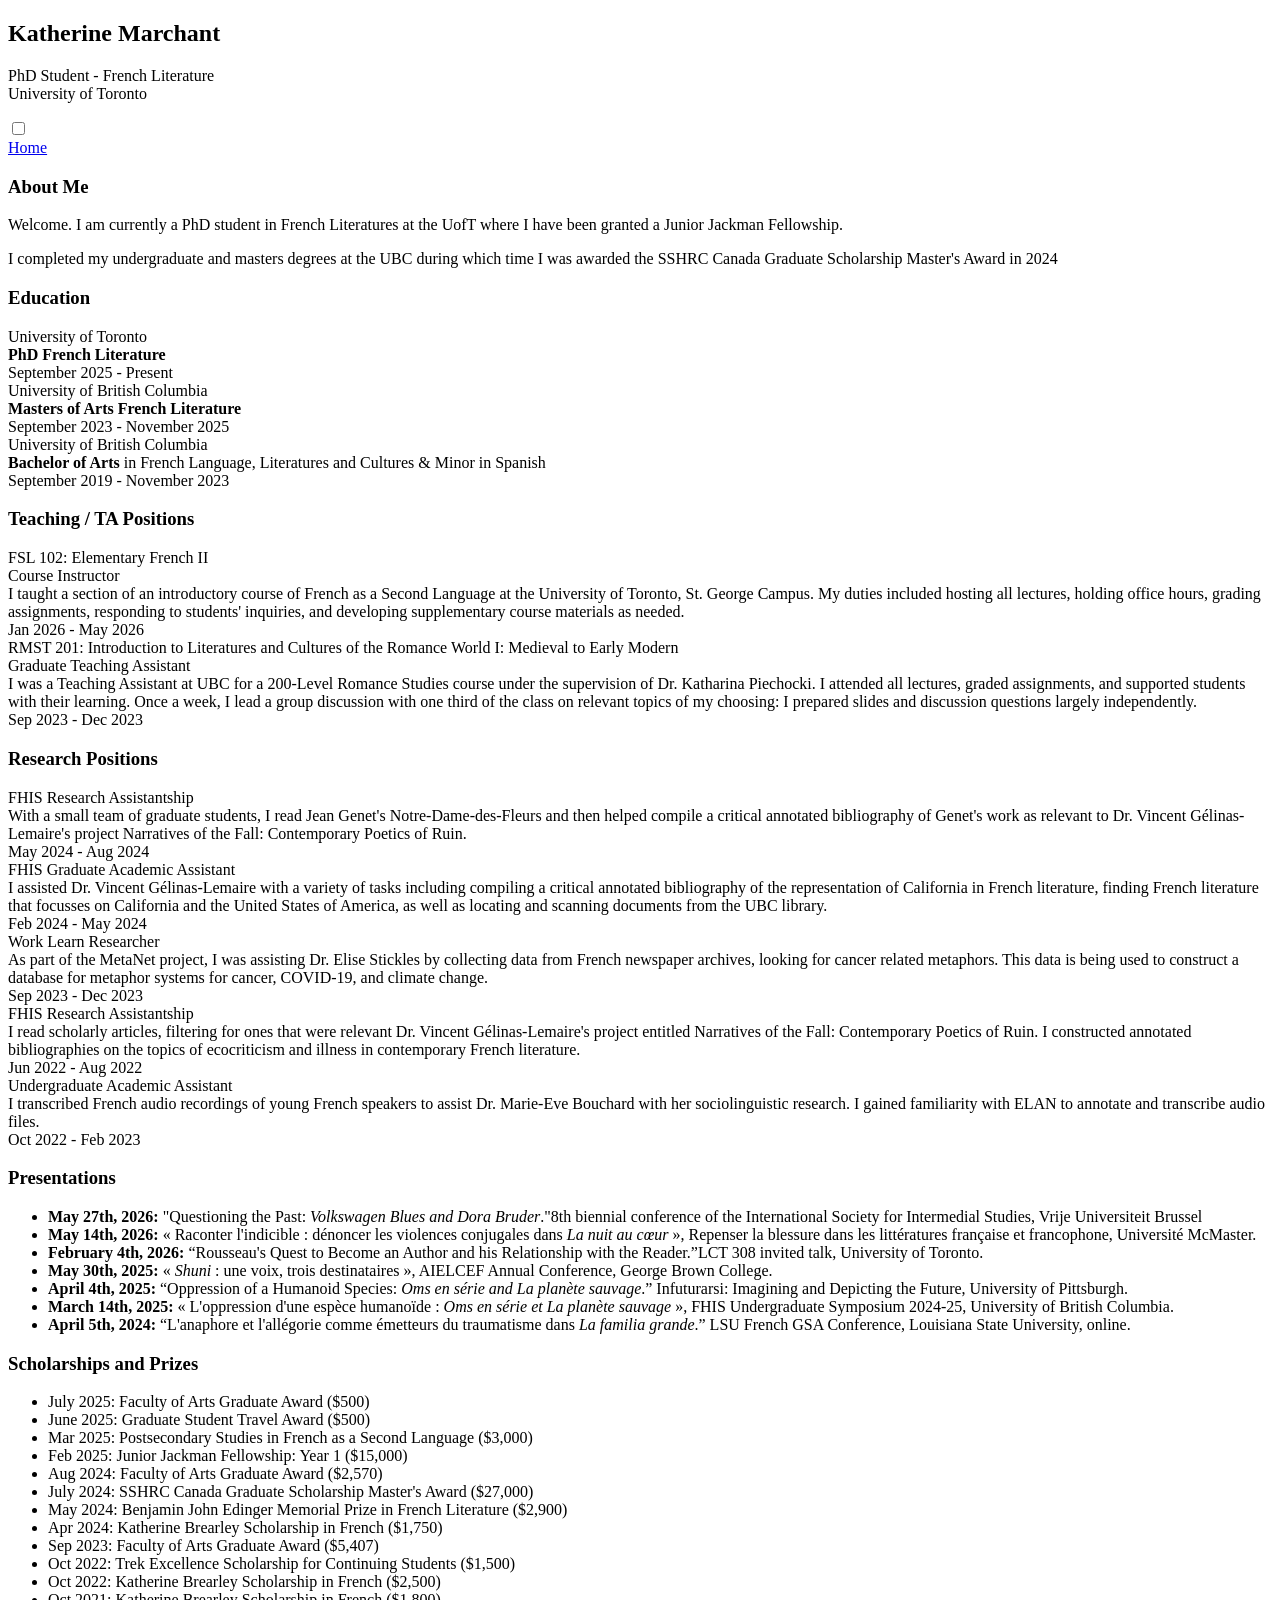
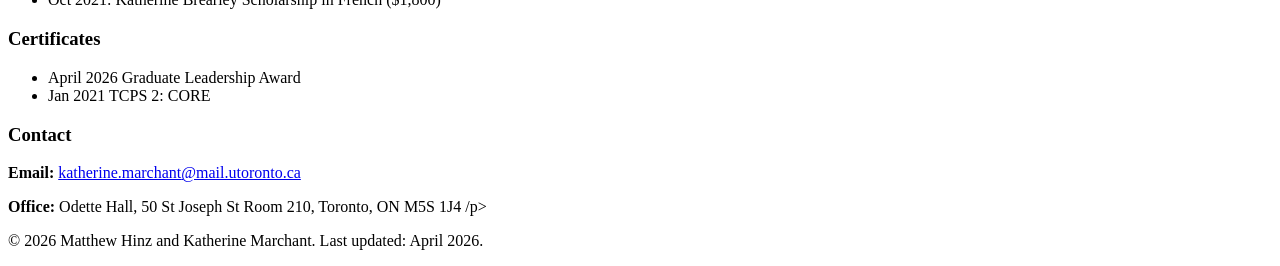
==== en/index.html @ 3eff2ca7 "Rebase and French" ====
<!DOCTYPE html>
<html lang="en">
<head>
	<meta charset="UTF-8">
	<meta name="viewport" content="width=device-width, initial-scale=1.0">
	<title>Home | Katherine Marchant</title>

	<link rel="stylesheet" href="CSS/style.css">

	<link href="https://fonts.googleapis.com/css2?family=IBM+Plex+Sans:wght@400;500;600&display=swap" rel="stylesheet">
</head>
<body>
	<div class="container">
		<aside class="sidebar">
			<header class="sidebar-header">
				<div class="header-text">
					<h1>Katherine Marchant</h1>
					<p class="affiliation">PhD Student - French Literature<br>University of Toronto</p>
				</div>
				<label class="theme-switch">
					<input type="checkbox" id="theme-toggle">
					<span class="slider"></span>
				</label>
			</header>
			<nav>
				<a href="index.html">Home</a>
				<!-- <a href="papers.html">Papers</a> -->
			</nav>
		</aside>

		<main class="main-content">
			<section id="text-section">
				<h3>About Me</h3>
				<p>Welcome. I am currently a PhD student in French Literatures at the UofT where I have been granted a Junior Jackman Fellowship.</p>
				<p>I completed my undergraduate and masters degrees at the UBC during which time I was awarded the SSHRC Canada Graduate Scholarship Master's Award in 2024</p>
			</section>

			<section id="degrees">
				<h3>Education</h3>
				
				<div class="sub-box-section">
					<div class="title">University of Toronto</div>
					<div class="sub-title"><strong>PhD French Literature</strong></div>
					<div class="venue">September 2025 - Present</div>
				</div>

				<div class="sub-box-section">
					<div class="title">University of British Columbia</div>
					<div class="sub-title"><strong>Masters of Arts French Literature</strong></div>
					<div class="venue">September 2023 - November 2025</div>
				</div>
				
				<div class="sub-box-section">
					<div class="title">University of British Columbia</div>
					<div class="sub-title"><strong>Bachelor of Arts</strong> in French Language, Literatures and Cultures & Minor in Spanish </div>
					<div class="venue">September 2019 - November 2023</div>
				</div>
			</section>



			<section id="teaching">
				<h3>Teaching / TA Positions</h3>

				<div class="sub-box-section">
					<div class="title">FSL 102: Elementary French II</div>
					<div class="sub-title">Course Instructor</div>
					<div class="description">I taught a section of an introductory course of French as a Second Language at the University of Toronto, St. George Campus. My duties included hosting all lectures, holding office hours, grading assignments, responding to students' inquiries, and developing supplementary course materials as needed.</div>
					<div class="venue">Jan 2026 - May 2026</div>
				</div>

				<div class="sub-box-section">
					<div class="title">RMST 201: Introduction to Literatures and Cultures of the Romance World I: Medieval to Early Modern</div>
					<div class="sub-title">Graduate Teaching Assistant</div>
					<div class="description">I was a Teaching Assistant at UBC for a 200-Level Romance Studies course under the supervision of Dr. Katharina Piechocki. I attended all lectures, graded assignments, and supported students with their learning. Once a week, I lead a group discussion with one third of the class on relevant topics of my choosing: I prepared slides and discussion questions largely independently.</div>
					<div class="venue">Sep 2023 - Dec 2023</div>
				</div>
			</section>



			<section id="research">
				<h3>Research Positions</h3>
				
				<div class="sub-box-section">
					<div class="sub-title">FHIS Research Assistantship</div>
					<div class="description">With a small team of graduate students, I read Jean Genet's Notre-Dame-des-Fleurs and then helped compile a critical annotated bibliography of Genet's work as relevant to Dr. Vincent Gélinas-Lemaire's project Narratives of the Fall: Contemporary Poetics of Ruin.</div>
					<div class="venue">May 2024 - Aug 2024</div>
				</div>
				
				<div class="sub-box-section">
					<div class="sub-title">FHIS Graduate Academic Assistant </div>
					<div class="description">I assisted Dr. Vincent Gélinas-Lemaire with a variety of tasks including compiling a critical annotated bibliography of the representation of California in French literature, finding French literature that focusses on California and the United States of America, as well as locating and scanning documents from the UBC library.</div>
					<div class="venue">Feb 2024 - May 2024 </div>
				</div>
				
				<div class="sub-box-section">
					<div class="sub-title">Work Learn Researcher</div>
					<div class="description">As part of the MetaNet project, I was assisting Dr. Elise Stickles by collecting data from French newspaper archives, looking for cancer related metaphors. This data is being used to construct a database for metaphor systems for cancer, COVID-19, and climate change.</div>
					<div class="venue">Sep 2023 - Dec 2023</div>
				</div>
				
				<div class="sub-box-section">
					<div class="sub-title">FHIS Research Assistantship</div>
					<div class="description">I read scholarly articles, filtering for ones that were relevant Dr. Vincent Gélinas-Lemaire's project entitled Narratives of the Fall: Contemporary Poetics of Ruin. I constructed annotated bibliographies on the topics of ecocriticism and illness in contemporary French literature.</div>
					<div class="venue">Jun 2022 - Aug 2022</div>
				</div>
				
				<div class="sub-box-section">
					<div class="sub-title">Undergraduate Academic Assistant </div>
					<div class="description">I transcribed French audio recordings of young French speakers to assist Dr. Marie-Eve Bouchard with her sociolinguistic research. I gained familiarity with ELAN to annotate and transcribe audio files. </div>
					<div class="venue">Oct 2022 - Feb 2023 </div>
				</div>
			</section>



			<section id="point-list">
				<h3>Presentations</h3>

				<ul>
					<li>
						<strong>May 27th, 2026: </strong>"Questioning the Past: <i>Volkswagen Blues and Dora Bruder</i>."8th biennial conference of the International Society for Intermedial Studies, Vrije Universiteit Brussel
					</li>

					<li>
						<strong>May 14th, 2026: </strong>« Raconter l'indicible : dénoncer les violences conjugales dans <i>La nuit au cœur</i> », Repenser la blessure dans les littératures française et francophone, Université McMaster.
					</li>
					
					<li>
						<strong>February 4th, 2026: </strong>“Rousseau's Quest to Become an Author and his Relationship with the Reader.”LCT 308 invited talk, University of Toronto.  
					</li>
					
					<li>
						<strong>May 30th, 2025: </strong>« <i>Shuni</i> : une voix, trois destinataires », AIELCEF Annual Conference, George Brown College.
					</li>

					<li>
						<strong>April 4th, 2025: </strong>
						“Oppression of a Humanoid Species: <i>Oms en série and La planète sauvage</i>.”
						Infuturarsi: Imagining and Depicting the Future, University of Pittsburgh. 
					</li>

					<li>
						<strong>March 14th, 2025: </strong>« L'oppression d'une espèce humanoïde : <i>Oms en série et La planète sauvage</i> », FHIS Undergraduate Symposium 2024-25, University of British Columbia.
					</li>

					<li>
						<strong>April 5th, 2024: </strong>“L'anaphore et l'allégorie comme émetteurs du traumatisme dans <i>La familia grande</i>.” LSU French GSA Conference, Louisiana State University, online.
					</li>
				</ul>
			</section>



			<section id="point-list">
				<h3>Scholarships and Prizes</h3>
				
				<ul>
					<li>July 2025: Faculty of Arts Graduate Award ($500)</li>
					<li>June 2025: Graduate Student Travel Award ($500)</li>
					<li>Mar 2025: Postsecondary Studies in French as a Second Language ($3,000) </li>
					<li>Feb 2025: Junior Jackman Fellowship: Year 1 ($15,000)</li>
					<li>Aug 2024: Faculty of Arts Graduate Award ($2,570)</li>
					<li>July 2024: SSHRC Canada Graduate Scholarship Master's Award ($27,000)</li>
					<li>May 2024: Benjamin John Edinger Memorial Prize in French Literature ($2,900)</li>
					<li>Apr 2024: Katherine Brearley Scholarship in French ($1,750)</li>
					<li>Sep 2023: Faculty of Arts Graduate Award ($5,407)</li>
					<li>Oct 2022: Trek Excellence Scholarship for Continuing Students ($1,500)</li>
					<li>Oct 2022: Katherine Brearley Scholarship in French ($2,500)</li>
					<li>Oct 2021: Katherine Brearley Scholarship in French ($1,800)</li>
				</ul>
			</section>



			<section id="point-list">
				<h3>Certificates</h3>
				
				<ul>
					<li>April 2026 Graduate Leadership Award</li>
					<li>Jan 2021 TCPS 2: CORE</li>
				</ul>
			</section>


			<!-- <section id="small-box-section">
				<h3>Research Interests</h3>
				<ul>
					<li></li>
					<li></li>
				</ul>
			</section> -->

			

			<!-- <section id="publications">
				<h3>Publications</h3>
				
				<div class="sub-box-section">
					<div class="title">Your First Paper Title</div>
					<div class="authors"><strong>Your Name</strong>, Co-Author, Another Author</div>
					<div class="venue">Conference / Journal Name, 2024</div>
				</div>

				<div class="sub-box-section">
					<div class="title">Your Second Paper Title</div>
					<div class="authors">Co-Author, <strong>Your Name</strong>, Another Author</div>
					<div class="venue">Conference / Journal Name, 2023</div>
				</div>
			</section> -->

			<!-- <section id="two-column-section">
				<h3>Teaching Assistant Positions</h3>
				<ul>
					<li><strong>PHIL <wbr>145</strong><span>Introduction to Critical Thinking<br><i>(Spring 2026)</span></i></li>
					<li><strong>PHIL <wbr>228</strong><span>Ethics and AI<br><i>(Fall 2025)</i></span></li>
				</ul>
			</section>

			<section id="point-list">
				<h3>News</h3>
				<ul>
					<li><strong>Sept 2025:</strong> Started a new position at University of Waterloo</li>
				</ul>
			</section> -->

			<section id="emphasis-section">
				<h3>Contact</h3>
				<p><strong>Email: </strong><a href="mailto:katherine.marchant@mail.utoronto.ca">katherine.marchant<wbr>@mail.utoronto.ca</a></p>
				<p><strong>Office:</strong> Odette Hall, 50 St Joseph St Room 210, Toronto, ON M5S 1J4 /p>
			</section>
		</main>

		<footer>
			<p>&copy; 2026 Matthew Hinz and Katherine Marchant. Last updated: April 2026.</p>
		</footer>
	</div>

	<script src="script.js"></script>
</body>
</html>

<!-- 
List of things to change: 
	space for a photo of me in the sidebar
	link to CV
-->
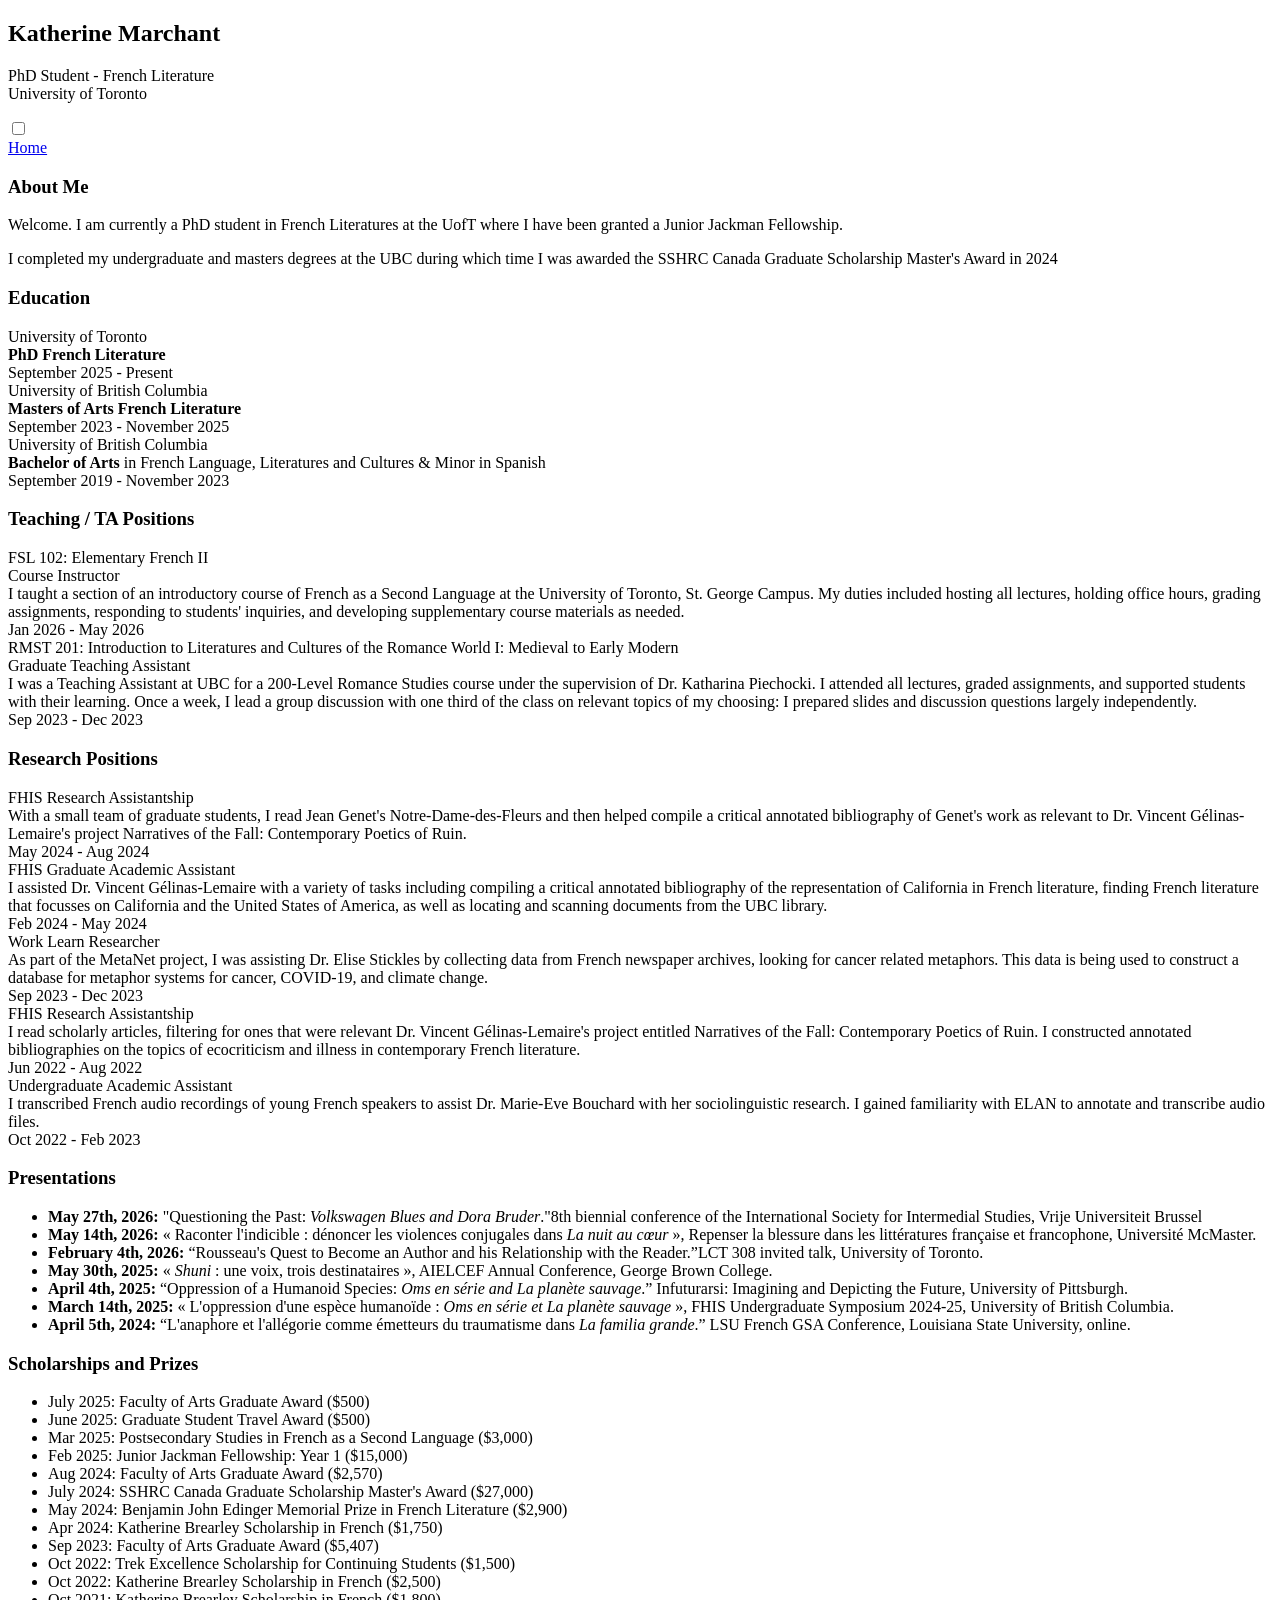
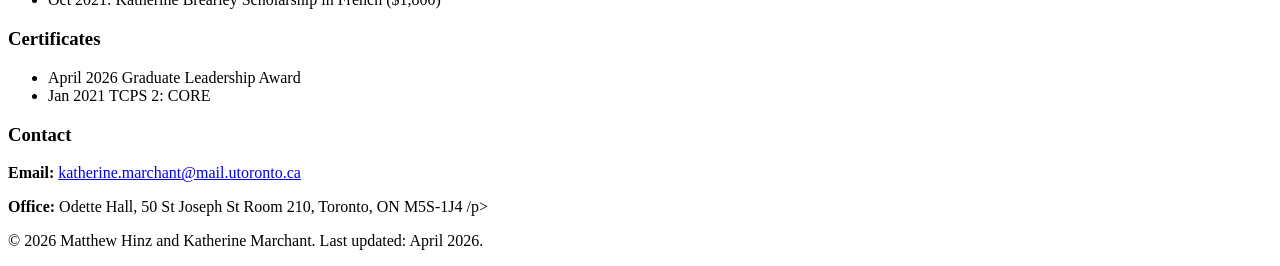
==== commit cb0ac078: "recolour and postal code" ====
--- a/en/index.html
+++ b/en/index.html
@@ -228,7 +228,7 @@
 			<section id="emphasis-section">
 				<h3>Contact</h3>
 				<p><strong>Email: </strong><a href="mailto:katherine.marchant@mail.utoronto.ca">katherine.marchant<wbr>@mail.utoronto.ca</a></p>
-				<p><strong>Office:</strong> Odette Hall, 50 St Joseph St Room 210, Toronto, ON M5S 1J4 /p>
+				<p><strong>Office:</strong> Odette Hall, 50 St Joseph St Room 210, Toronto, ON M5S-1J4 /p>
 			</section>
 		</main>
 
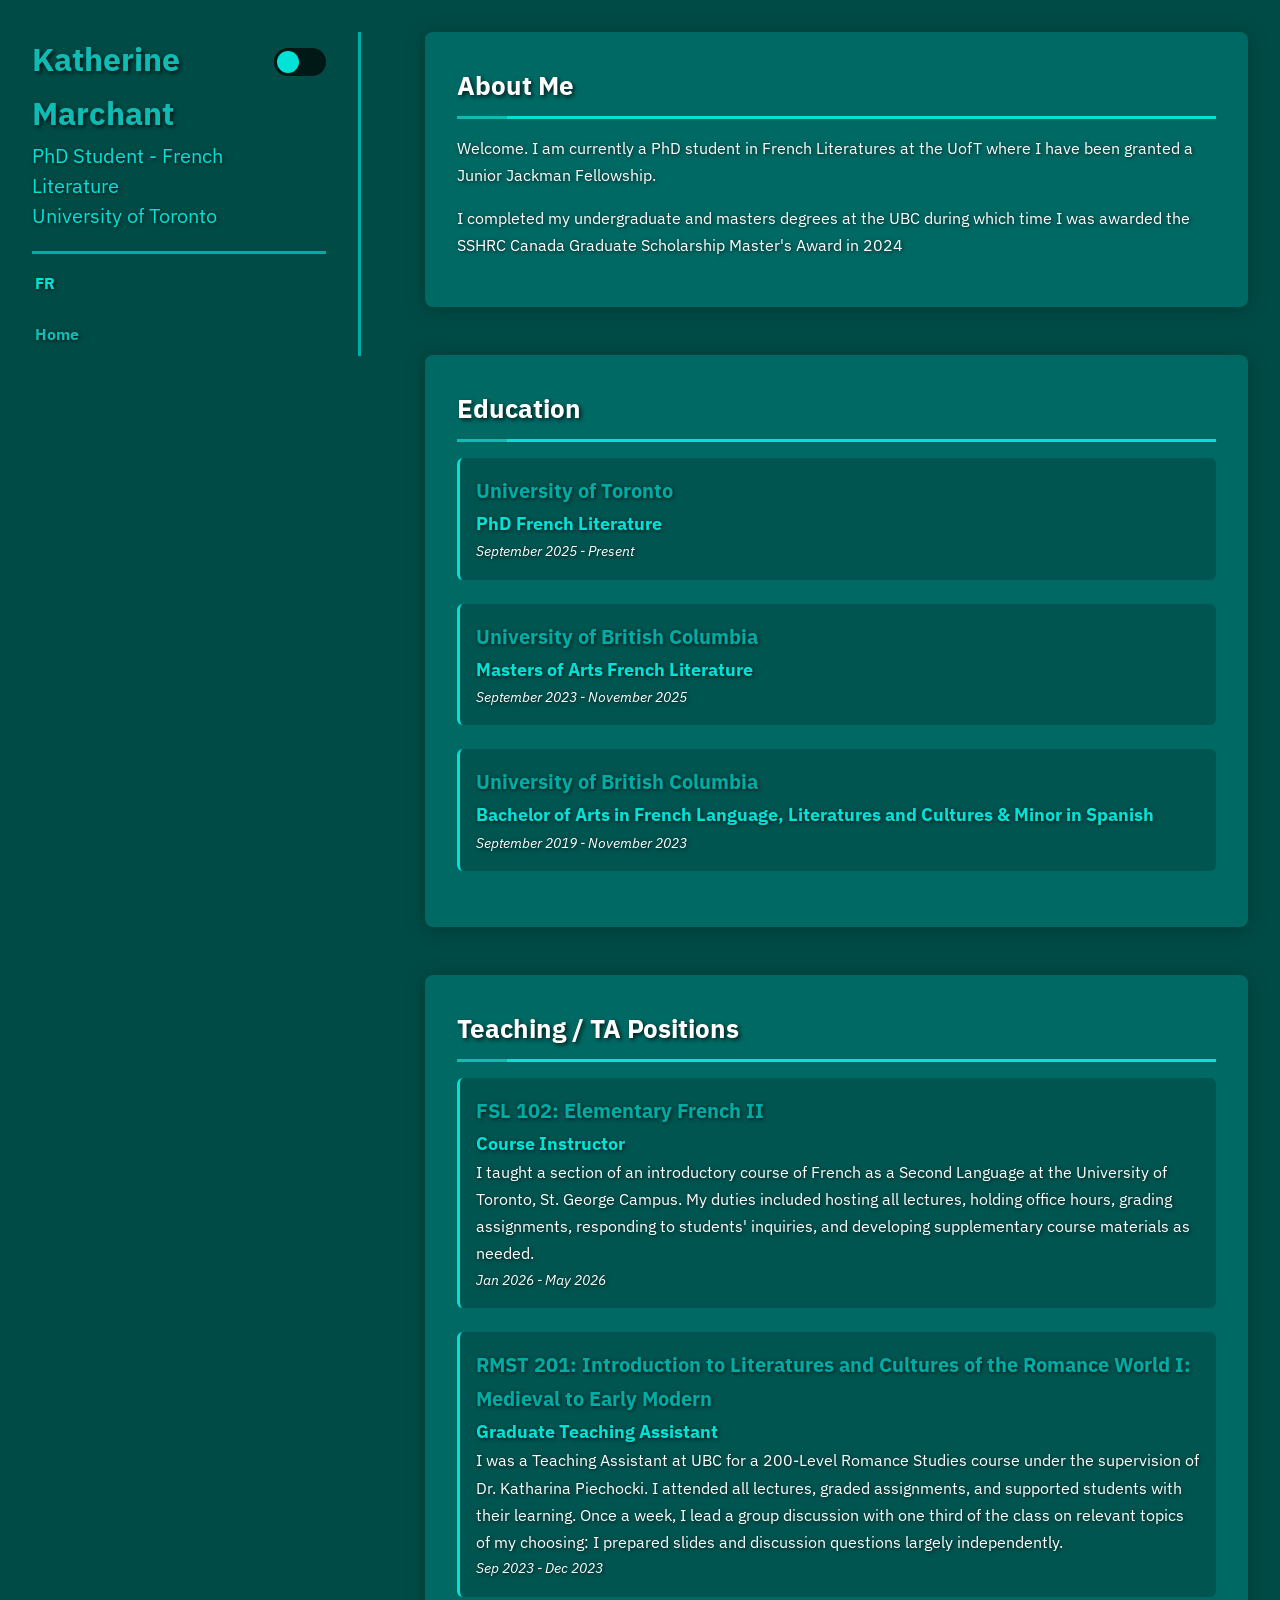
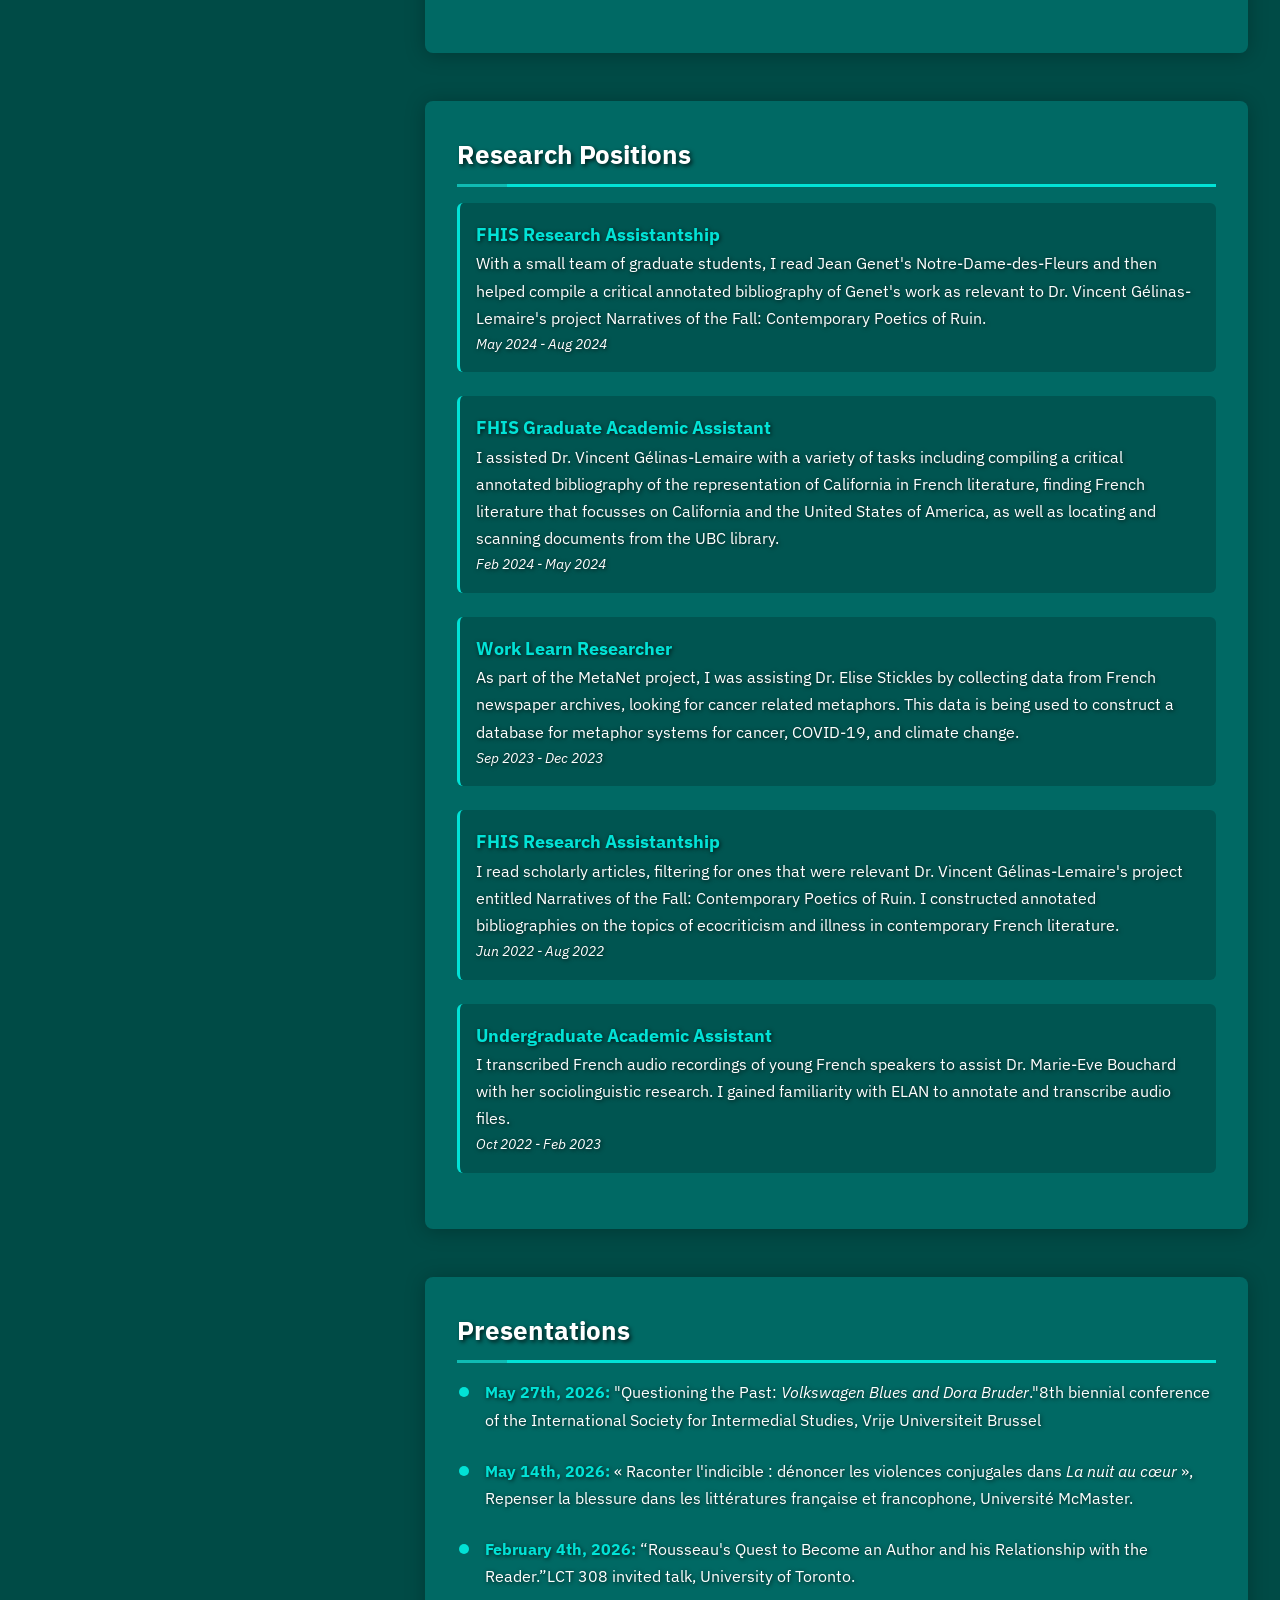
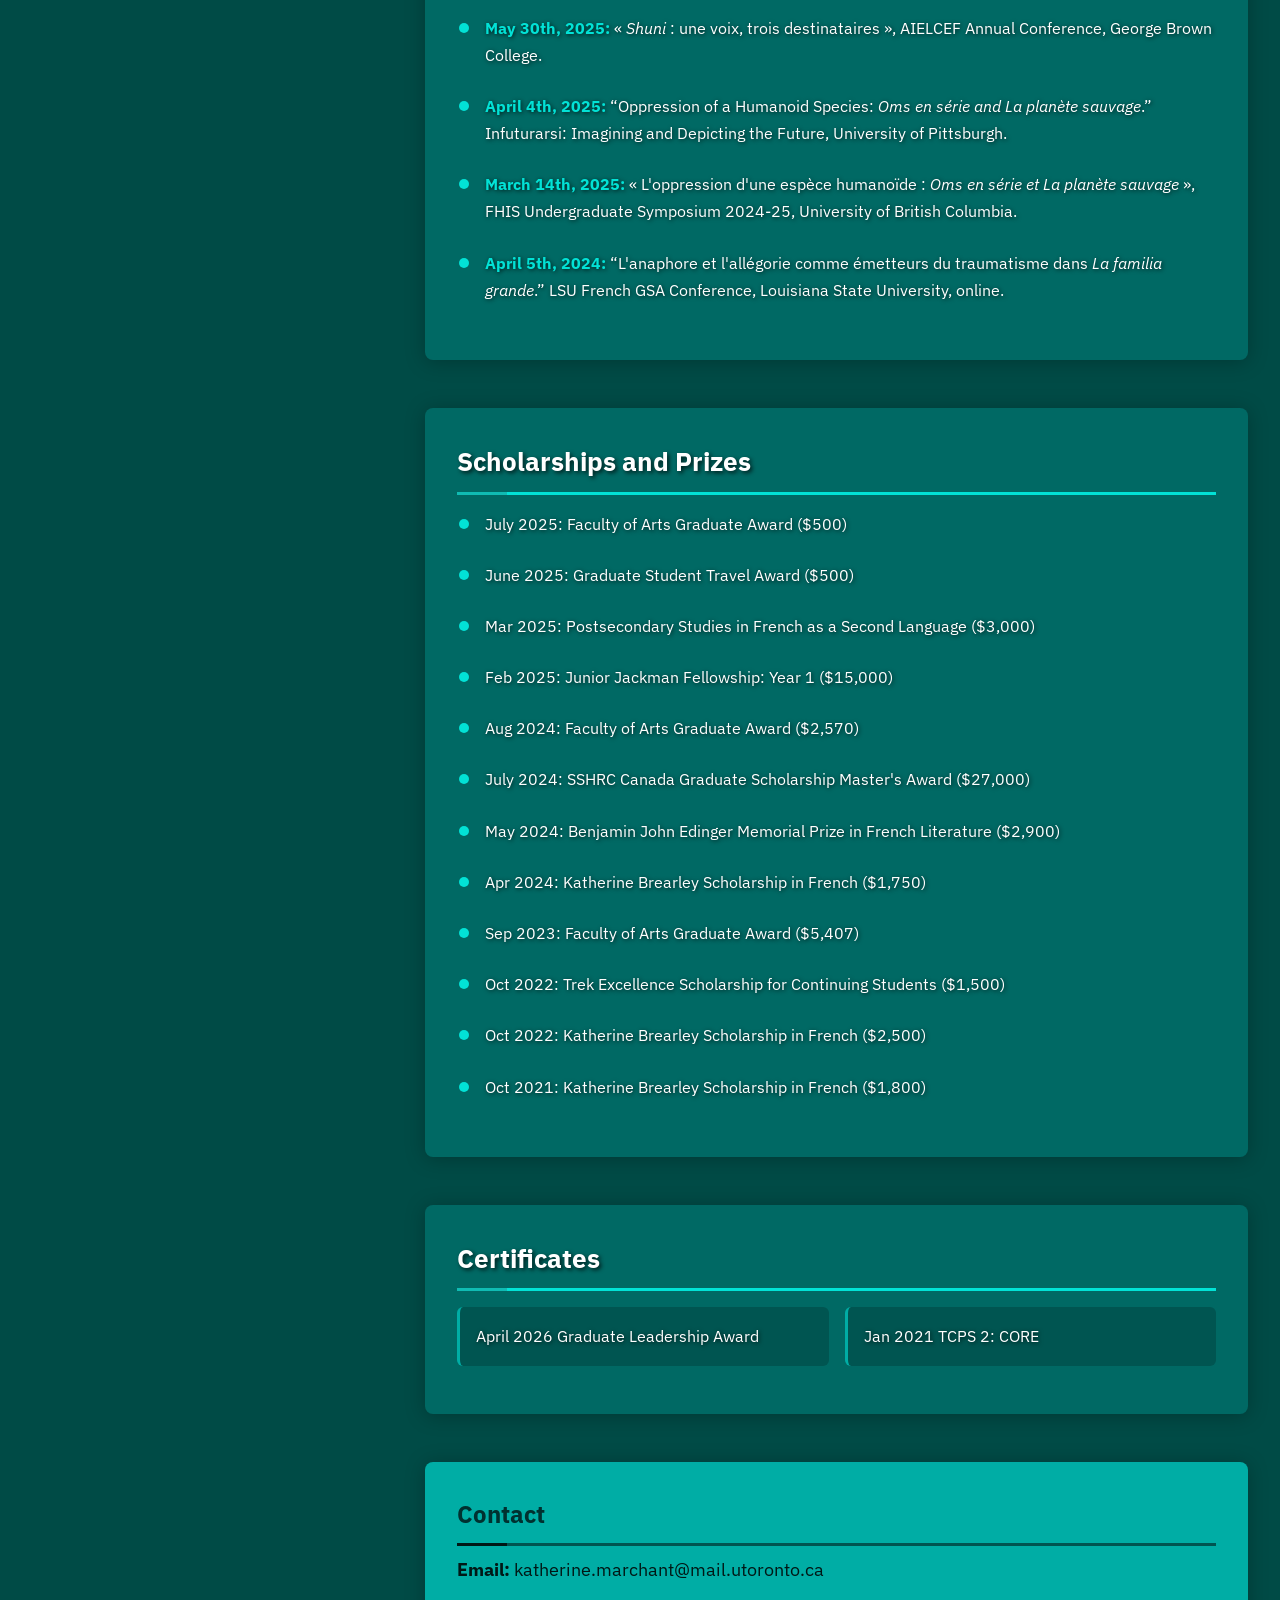
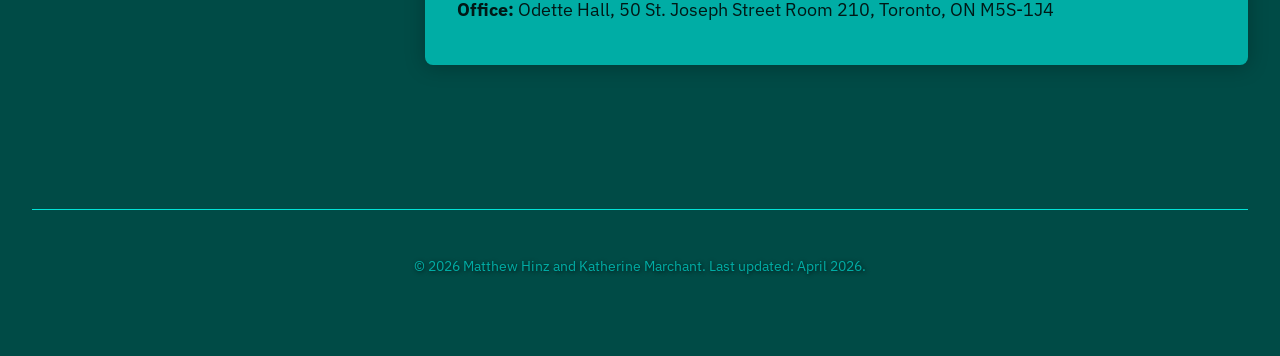
==== commit af56a8fc: "language select" ====
--- a/en/index.html
+++ b/en/index.html
@@ -5,7 +5,7 @@
 	<meta name="viewport" content="width=device-width, initial-scale=1.0">
 	<title>Home | Katherine Marchant</title>
 
-	<link rel="stylesheet" href="CSS/style.css">
+	<link rel="stylesheet" href="../CSS/style.css">
 
 	<link href="https://fonts.googleapis.com/css2?family=IBM+Plex+Sans:wght@400;500;600&display=swap" rel="stylesheet">
 </head>
@@ -23,6 +23,7 @@
 				</label>
 			</header>
 			<nav>
+				<a href="../index.html" lang="fr" hreflang="fr">FR</a>
 				<a href="index.html">Home</a>
 				<!-- <a href="papers.html">Papers</a> -->
 			</nav>
@@ -174,7 +175,7 @@
 
 
 
-			<section id="point-list">
+			<section id="small-box-section">
 				<h3>Certificates</h3>
 				
 				<ul>
@@ -228,7 +229,7 @@
 			<section id="emphasis-section">
 				<h3>Contact</h3>
 				<p><strong>Email: </strong><a href="mailto:katherine.marchant@mail.utoronto.ca">katherine.marchant<wbr>@mail.utoronto.ca</a></p>
-				<p><strong>Office:</strong> Odette Hall, 50 St Joseph St Room 210, Toronto, ON M5S-1J4 /p>
+				<p><strong>Office:</strong> Odette Hall, 50 St. Joseph Street Room 210, Toronto, ON M5S-1J4 </p>
 			</section>
 		</main>
 
@@ -237,7 +238,7 @@
 		</footer>
 	</div>
 
-	<script src="script.js"></script>
+	<script src="../script.js"></script>
 </body>
 </html>
 
--- a/CSS/style.css
+++ b/CSS/style.css
@@ -0,0 +1,5 @@
+﻿/* Aggregated stylesheet imports */
+@import url("base.css");
+@import url("layout.css");
+@import url("sections.css");
+@import url("responsive.css");
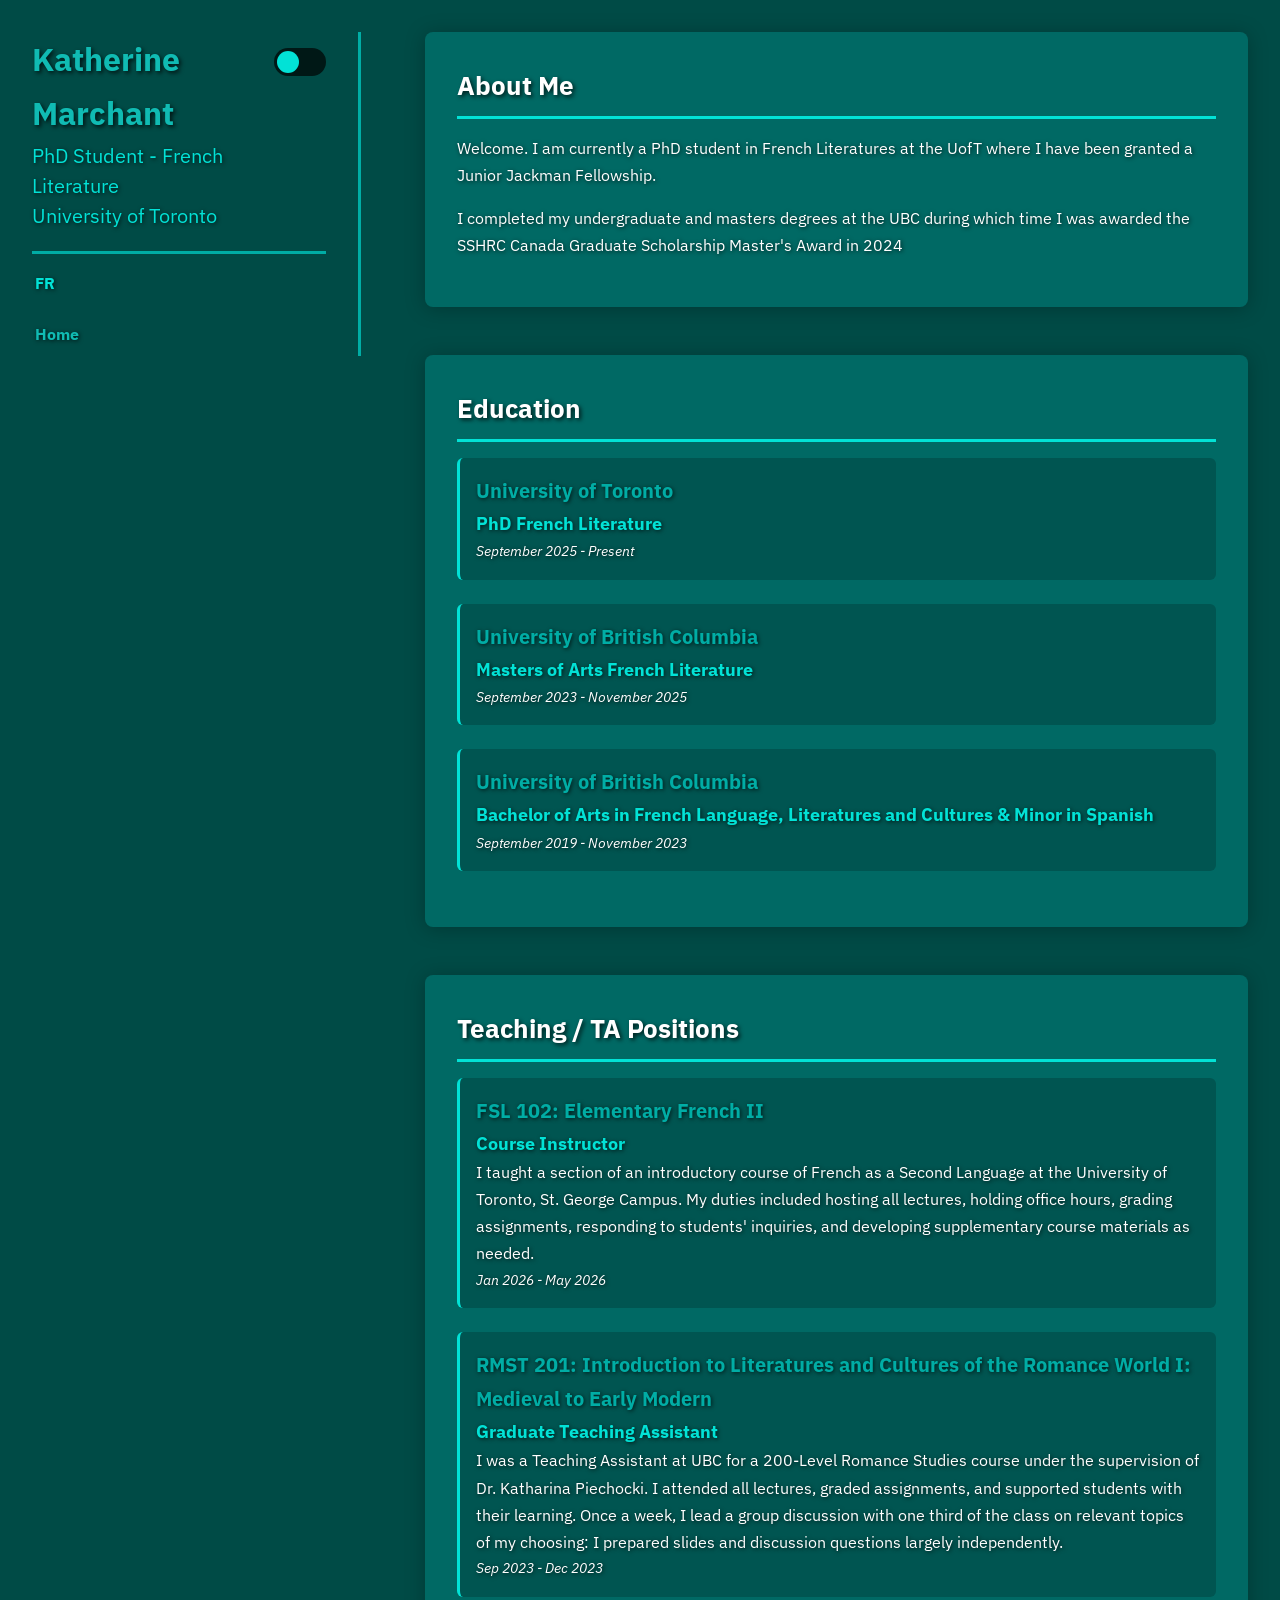
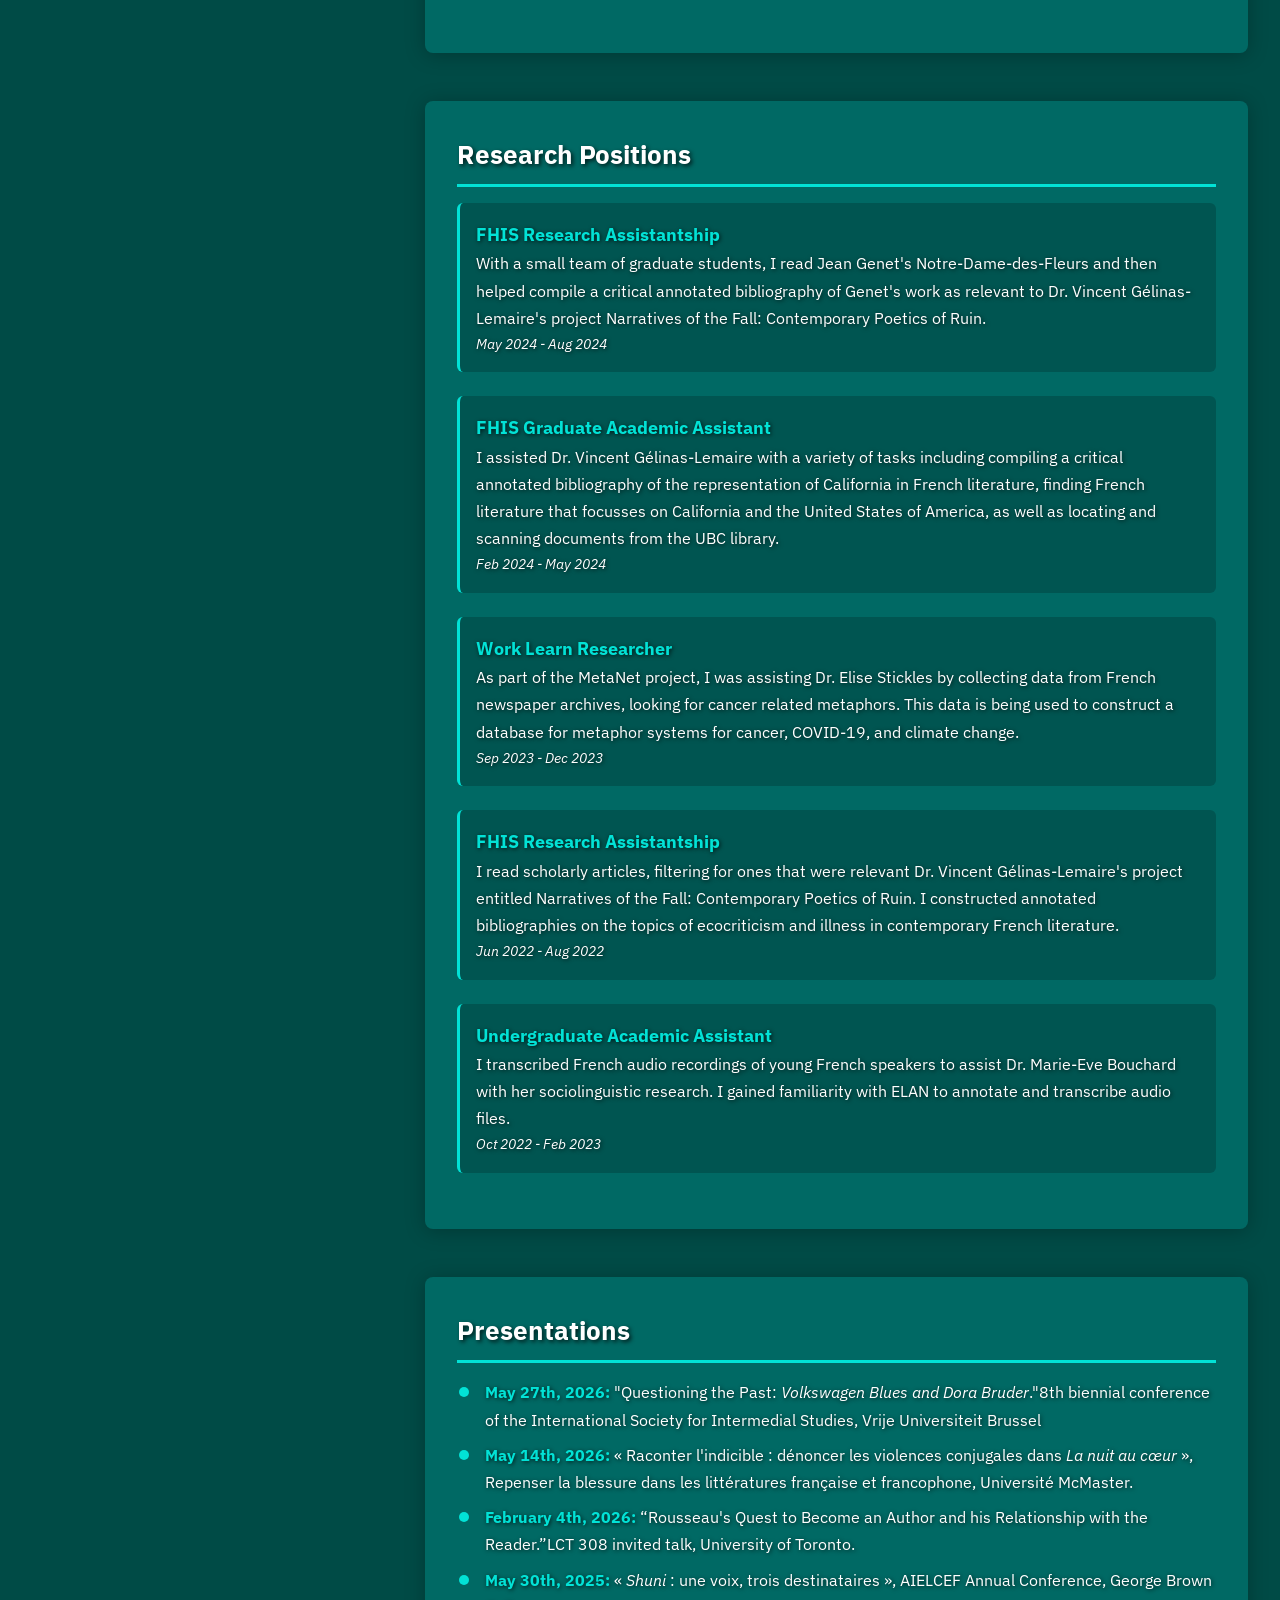
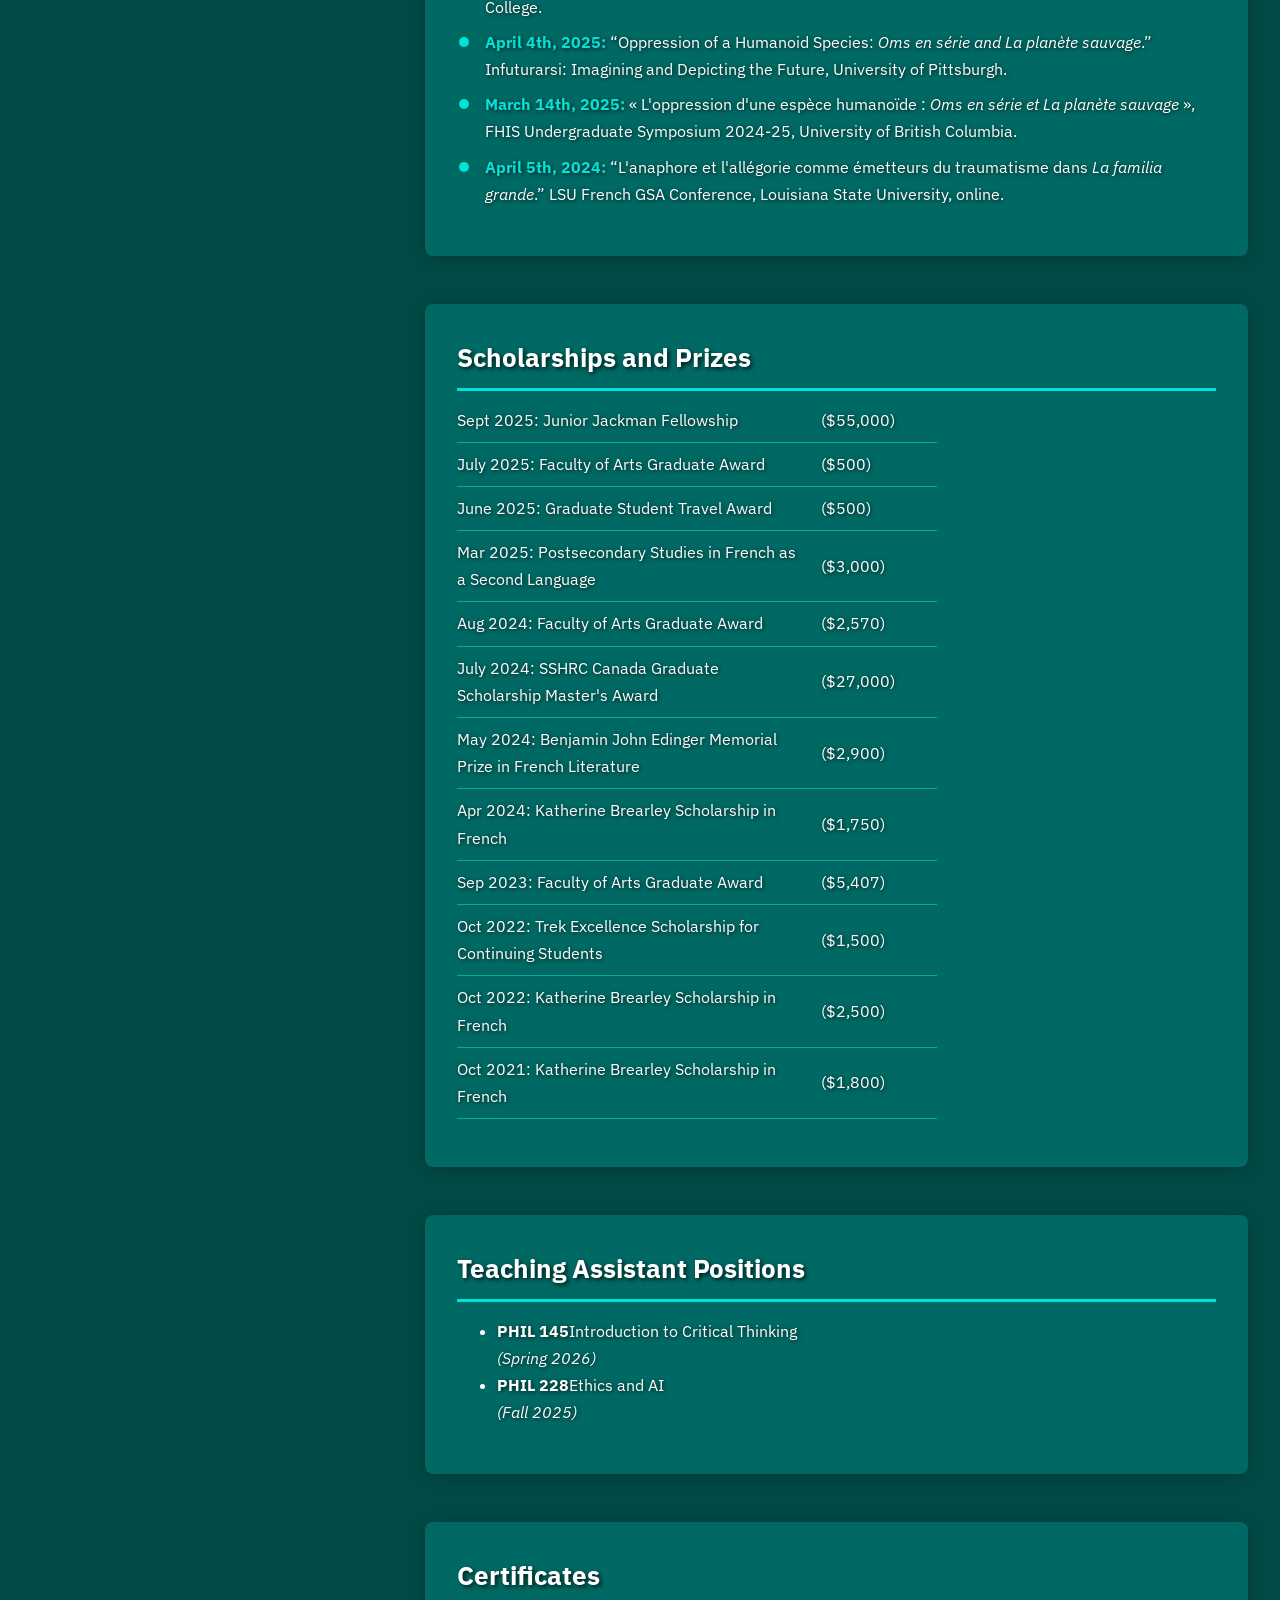
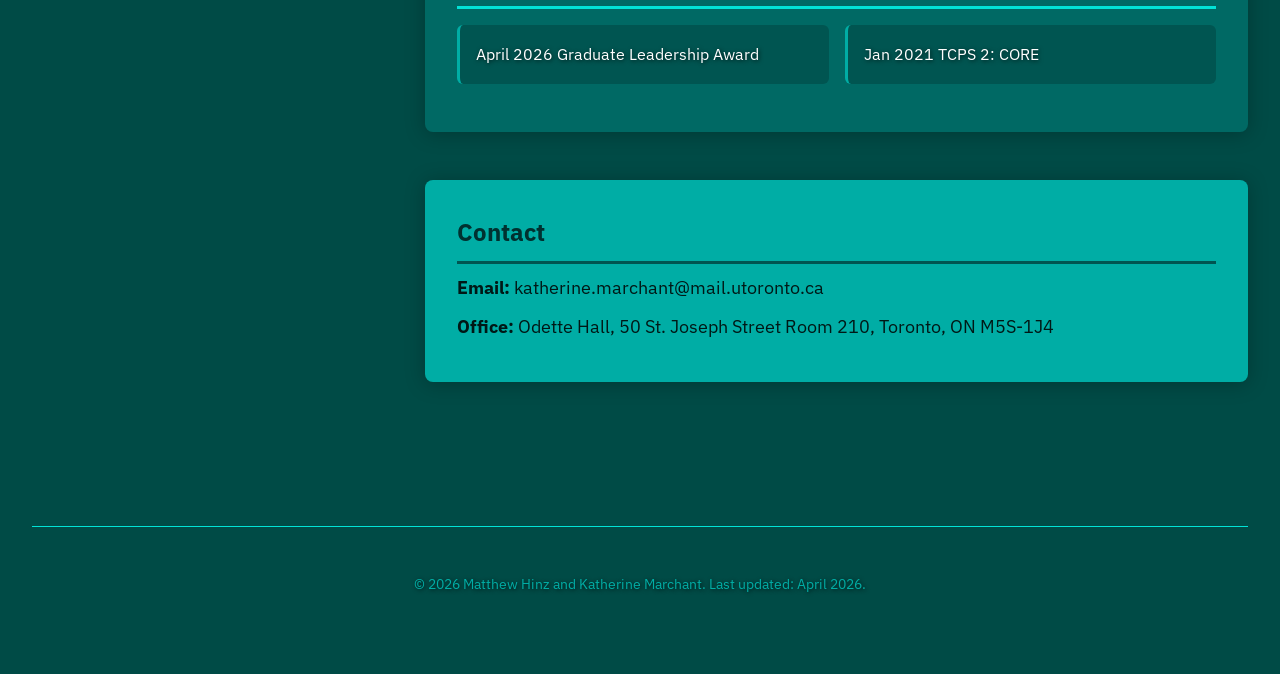
==== commit 3e5f9d7e: "formatting and cleanup" ====
--- a/en/index.html
+++ b/en/index.html
@@ -36,6 +36,8 @@
 				<p>I completed my undergraduate and masters degrees at the UBC during which time I was awarded the SSHRC Canada Graduate Scholarship Master's Award in 2024</p>
 			</section>
 
+
+
 			<section id="degrees">
 				<h3>Education</h3>
 				
@@ -154,22 +156,64 @@
 
 
 
-			<section id="point-list">
+			<section id="two-column-section-left">
 				<h3>Scholarships and Prizes</h3>
 				
 				<ul>
-					<li>July 2025: Faculty of Arts Graduate Award ($500)</li>
-					<li>June 2025: Graduate Student Travel Award ($500)</li>
-					<li>Mar 2025: Postsecondary Studies in French as a Second Language ($3,000) </li>
-					<li>Feb 2025: Junior Jackman Fellowship: Year 1 ($15,000)</li>
-					<li>Aug 2024: Faculty of Arts Graduate Award ($2,570)</li>
-					<li>July 2024: SSHRC Canada Graduate Scholarship Master's Award ($27,000)</li>
-					<li>May 2024: Benjamin John Edinger Memorial Prize in French Literature ($2,900)</li>
-					<li>Apr 2024: Katherine Brearley Scholarship in French ($1,750)</li>
-					<li>Sep 2023: Faculty of Arts Graduate Award ($5,407)</li>
-					<li>Oct 2022: Trek Excellence Scholarship for Continuing Students ($1,500)</li>
-					<li>Oct 2022: Katherine Brearley Scholarship in French ($2,500)</li>
-					<li>Oct 2021: Katherine Brearley Scholarship in French ($1,800)</li>
+					<li>
+						<span>Sept 2025: Junior Jackman Fellowship</span>
+						($55,000)
+					</li>
+					<li>
+						<span>July 2025: Faculty of Arts Graduate Award</span>
+						($500)
+					</li>
+					<li>
+						<span>June 2025: Graduate Student Travel Award</span>
+						($500)
+					</li>
+					<li>
+						<span>Mar 2025: Postsecondary Studies in French as a Second Language</span>
+						($3,000)
+					</li>
+					<li>
+						<span>Aug 2024: Faculty of Arts Graduate Award</span>
+						($2,570)
+					</li>
+					<li>
+						<span>July 2024: SSHRC Canada Graduate Scholarship Master's Award</span>
+						($27,000)
+					</li>
+					<li>
+						<span>May 2024: Benjamin John Edinger Memorial Prize in French Literature</span>
+						($2,900)
+					</li>
+					<li>
+						<span>Apr 2024: Katherine Brearley Scholarship in French</span>
+						($1,750)
+					</li>
+					<li>
+						<span>Sep 2023: Faculty of Arts Graduate Award</span>($5,407)</li>
+					<li>
+						<span>Oct 2022: Trek Excellence Scholarship for Continuing Students</span>
+						($1,500)
+					</li>
+					<li>
+						<span>Oct 2022: Katherine Brearley Scholarship in French</span>
+						($2,500)
+					</li>
+					<li>
+						<span>Oct 2021: Katherine Brearley Scholarship in French</span>
+						($1,800)
+					</li>
+				</ul>
+			</section>
+
+			<section id="two-column-section">
+				<h3>Teaching Assistant Positions</h3>
+				<ul>
+					<li><strong>PHIL <wbr>145</strong><span>Introduction to Critical Thinking<br><i>(Spring 2026)</span></i></li>
+					<li><strong>PHIL <wbr>228</strong><span>Ethics and AI<br><i>(Fall 2025)</i></span></li>
 				</ul>
 			</section>
 
@@ -185,52 +229,45 @@
 			</section>
 
 
-			<!-- <section id="small-box-section">
-				<h3>Research Interests</h3>
-				<ul>
-					<li></li>
-					<li></li>
-				</ul>
-			</section> -->
-
-			
-
-			<!-- <section id="publications">
-				<h3>Publications</h3>
-				
-				<div class="sub-box-section">
-					<div class="title">Your First Paper Title</div>
-					<div class="authors"><strong>Your Name</strong>, Co-Author, Another Author</div>
-					<div class="venue">Conference / Journal Name, 2024</div>
-				</div>
-
-				<div class="sub-box-section">
-					<div class="title">Your Second Paper Title</div>
-					<div class="authors">Co-Author, <strong>Your Name</strong>, Another Author</div>
-					<div class="venue">Conference / Journal Name, 2023</div>
-				</div>
-			</section> -->
-
-			<!-- <section id="two-column-section">
-				<h3>Teaching Assistant Positions</h3>
-				<ul>
-					<li><strong>PHIL <wbr>145</strong><span>Introduction to Critical Thinking<br><i>(Spring 2026)</span></i></li>
-					<li><strong>PHIL <wbr>228</strong><span>Ethics and AI<br><i>(Fall 2025)</i></span></li>
-				</ul>
-			</section>
-
-			<section id="point-list">
-				<h3>News</h3>
-				<ul>
-					<li><strong>Sept 2025:</strong> Started a new position at University of Waterloo</li>
-				</ul>
-			</section> -->
 
 			<section id="emphasis-section">
 				<h3>Contact</h3>
 				<p><strong>Email: </strong><a href="mailto:katherine.marchant@mail.utoronto.ca">katherine.marchant<wbr>@mail.utoronto.ca</a></p>
 				<p><strong>Office:</strong> Odette Hall, 50 St. Joseph Street Room 210, Toronto, ON M5S-1J4 </p>
 			</section>
+
+
+			
+			<!-- <section id="small-box-section">
+				<h3>Research Interests</h3>
+				<ul>
+					<li></li>
+					<li></li>
+				</ul>
+			</section> -->
+
+			<!-- <section id="publications">
+				<h3>Publications</h3>
+				
+				<div class="sub-box-section">
+					<div class="title">Your First Paper Title</div>
+					<div class="authors"><strong>Your Name</strong>, Co-Author, Another Author</div>
+					<div class="venue">Conference / Journal Name, 2024</div>
+				</div>
+
+				<div class="sub-box-section">
+					<div class="title">Your Second Paper Title</div>
+					<div class="authors">Co-Author, <strong>Your Name</strong>, Another Author</div>
+					<div class="venue">Conference / Journal Name, 2023</div>
+				</div>
+			</section> -->
+
+			<!-- <section id="point-list">
+				<h3>News</h3>
+				<ul>
+					<li><strong>Sept 2025:</strong> Started a new position at University of Waterloo</li>
+				</ul>
+			</section> -->
 		</main>
 
 		<footer>
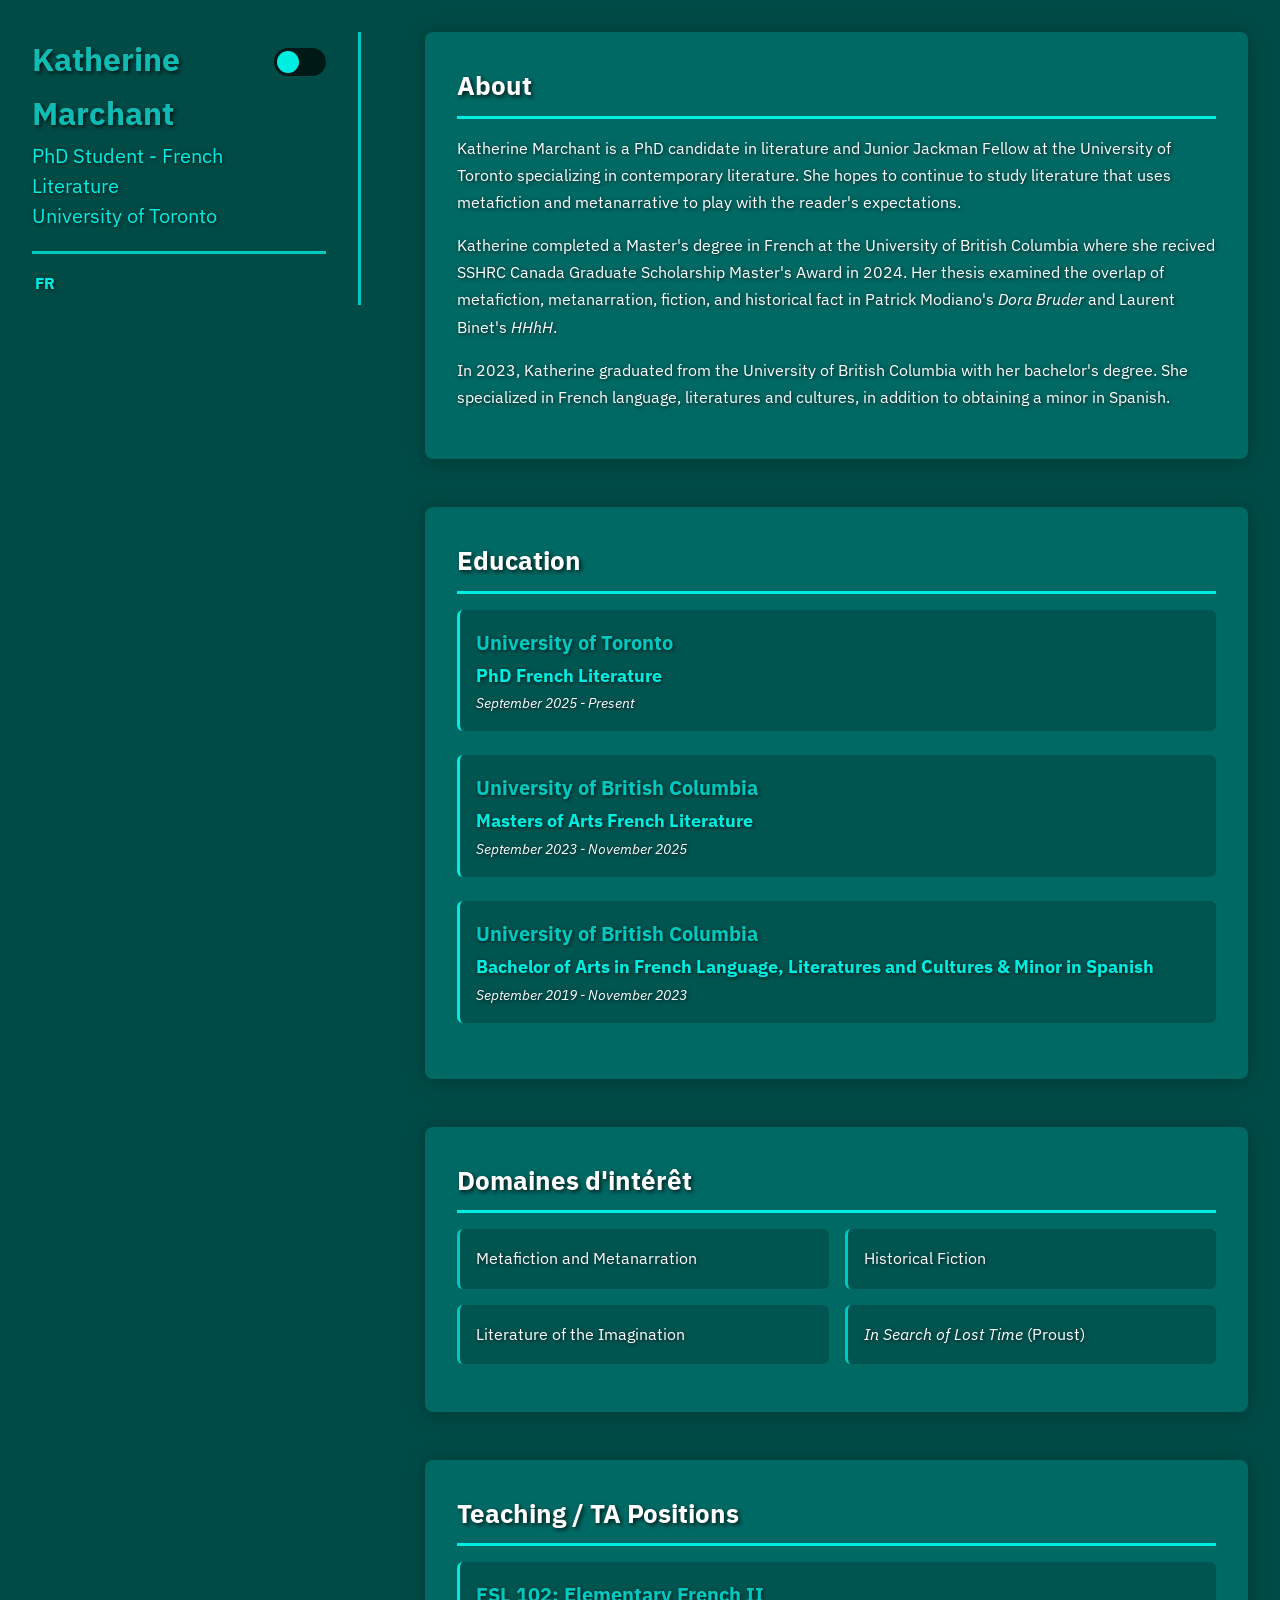
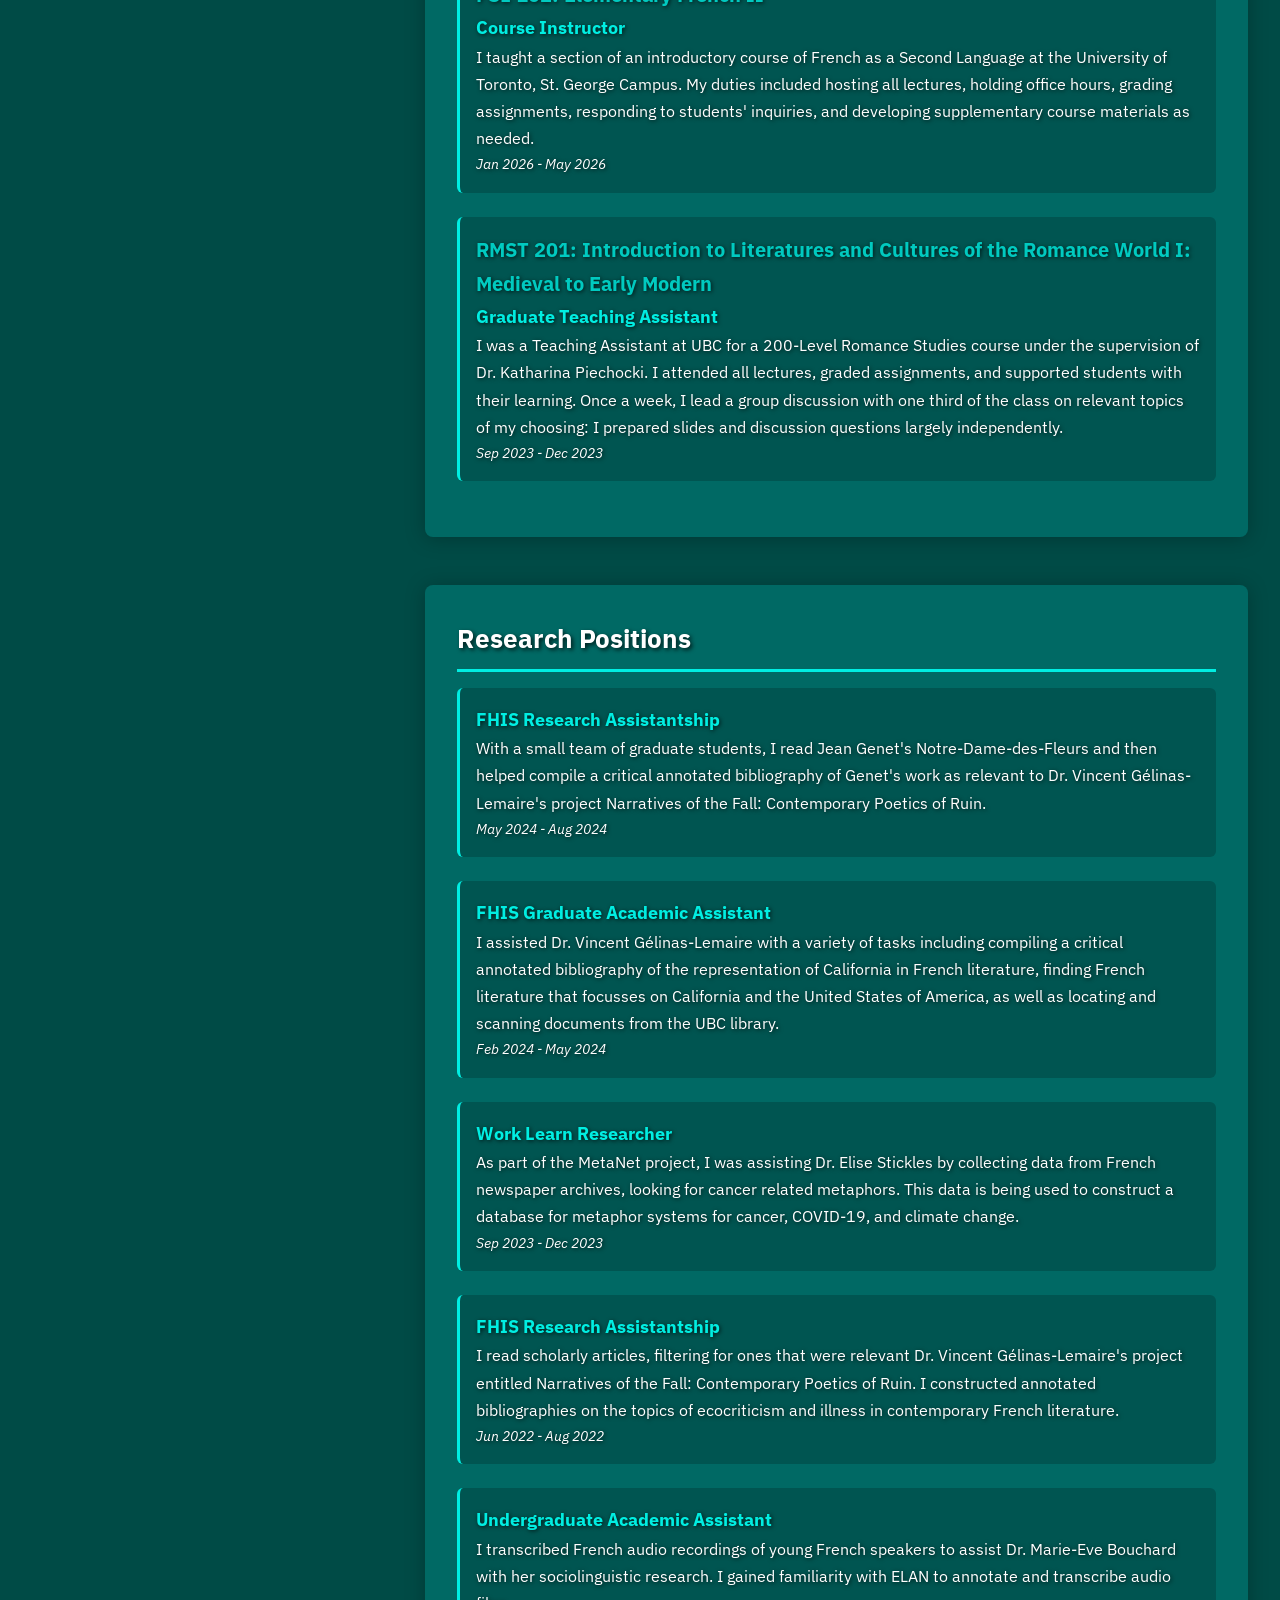
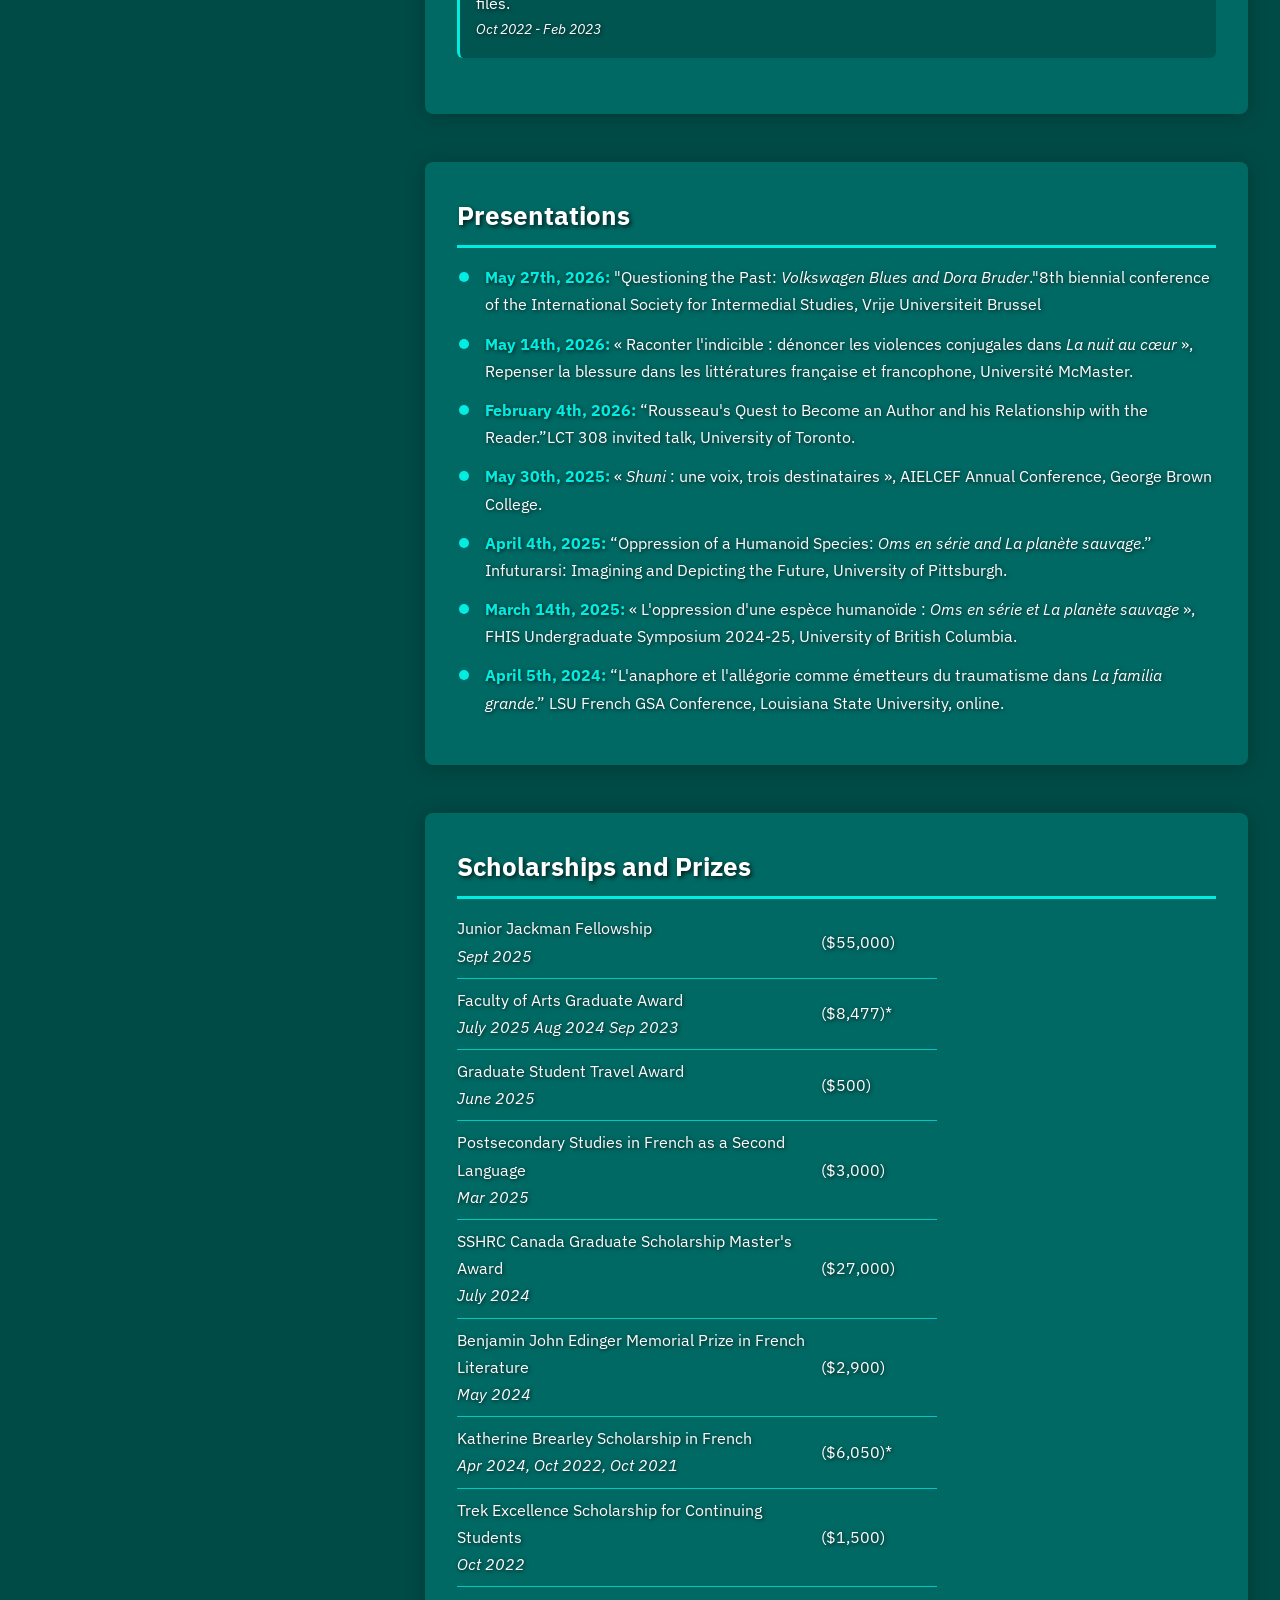
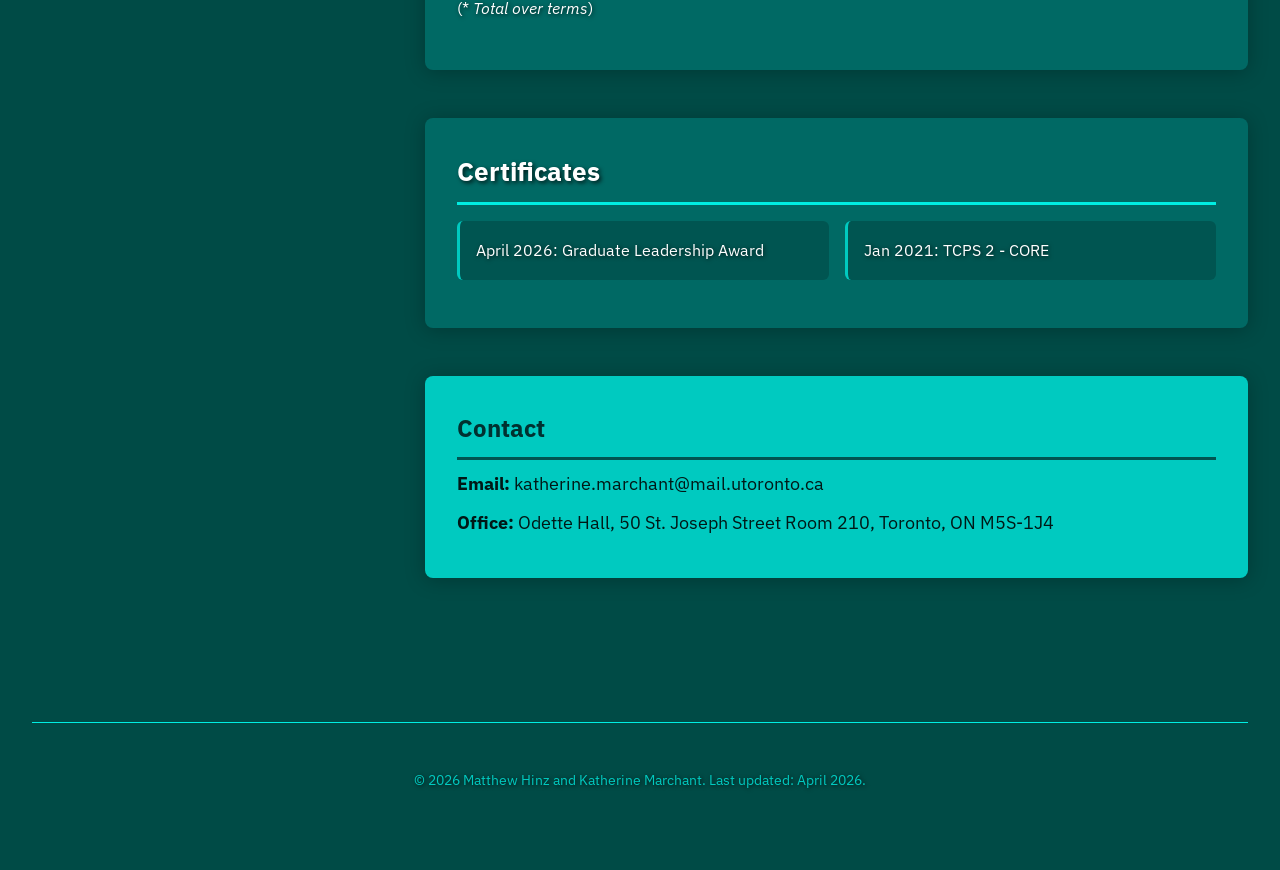
==== commit 9db66005: "final bits" ====
--- a/en/index.html
+++ b/en/index.html
@@ -15,7 +15,11 @@
 			<header class="sidebar-header">
 				<div class="header-text">
 					<h1>Katherine Marchant</h1>
-					<p class="affiliation">PhD Student - French Literature<br>University of Toronto</p>
+					<p class="affiliation">
+						PhD Student - French Literature
+						<br>
+						University of Toronto
+					</p>
 				</div>
 				<label class="theme-switch">
 					<input type="checkbox" id="theme-toggle">
@@ -24,16 +28,17 @@
 			</header>
 			<nav>
 				<a href="../index.html" lang="fr" hreflang="fr">FR</a>
-				<a href="index.html">Home</a>
+				<!-- <a href="index.html">Home</a> -->
 				<!-- <a href="papers.html">Papers</a> -->
 			</nav>
 		</aside>
 
 		<main class="main-content">
 			<section id="text-section">
-				<h3>About Me</h3>
-				<p>Welcome. I am currently a PhD student in French Literatures at the UofT where I have been granted a Junior Jackman Fellowship.</p>
-				<p>I completed my undergraduate and masters degrees at the UBC during which time I was awarded the SSHRC Canada Graduate Scholarship Master's Award in 2024</p>
+				<h3>About</h3>
+				<p>Katherine Marchant is a PhD candidate in literature and Junior Jackman Fellow at the University of Toronto specializing in contemporary literature. She hopes to continue to study literature that uses metafiction and metanarrative to play with the reader's expectations.</p>
+				<p>Katherine completed a Master's degree in French at the University of British Columbia where she recived SSHRC Canada Graduate Scholarship Master's Award in 2024. Her thesis examined the overlap of metafiction, metanarration, fiction, and historical fact in Patrick Modiano's <i>Dora Bruder</i> and Laurent Binet's <i>HHhH</i>.</p>
+				<p>In 2023, Katherine graduated from the University of British Columbia with her bachelor's degree. She specialized in French language, literatures and cultures, in addition to obtaining a minor in Spanish.</p>
 			</section>
 
 
@@ -43,21 +48,40 @@
 				
 				<div class="sub-box-section">
 					<div class="title">University of Toronto</div>
-					<div class="sub-title"><strong>PhD French Literature</strong></div>
+					<div class="sub-title">
+						<strong>PhD French Literature</strong>
+					</div>
 					<div class="venue">September 2025 - Present</div>
 				</div>
 
 				<div class="sub-box-section">
 					<div class="title">University of British Columbia</div>
-					<div class="sub-title"><strong>Masters of Arts French Literature</strong></div>
+					<div class="sub-title">
+						<strong>Masters of Arts French Literature</strong>
+					</div>
 					<div class="venue">September 2023 - November 2025</div>
 				</div>
 				
 				<div class="sub-box-section">
 					<div class="title">University of British Columbia</div>
-					<div class="sub-title"><strong>Bachelor of Arts</strong> in French Language, Literatures and Cultures & Minor in Spanish </div>
+					<div class="sub-title">
+						<strong>Bachelor of Arts</strong> 
+						in French Language, Literatures and Cultures & Minor in Spanish 
+					</div>
 					<div class="venue">September 2019 - November 2023</div>
 				</div>
+			</section>
+
+
+
+			<section id="small-box-section">
+				<h3>Domaines d'intérêt</h3>
+				<ul>
+					<li>Metafiction and Metanarration</li>
+					<li>Historical Fiction</li>
+					<li>Literature of the Imagination</li>
+					<li><i>In Search of Lost Time</i> (Proust)</li>
+				</ul>
 			</section>
 
 
@@ -123,19 +147,23 @@
 
 				<ul>
 					<li>
-						<strong>May 27th, 2026: </strong>"Questioning the Past: <i>Volkswagen Blues and Dora Bruder</i>."8th biennial conference of the International Society for Intermedial Studies, Vrije Universiteit Brussel
-					</li>
-
-					<li>
-						<strong>May 14th, 2026: </strong>« Raconter l'indicible : dénoncer les violences conjugales dans <i>La nuit au cœur</i> », Repenser la blessure dans les littératures française et francophone, Université McMaster.
+						<strong>May 27th, 2026: </strong>
+						"Questioning the Past: <i>Volkswagen Blues and Dora Bruder</i>."8th biennial conference of the International Society for Intermedial Studies, Vrije Universiteit Brussel
+					</li>
+
+					<li>
+						<strong>May 14th, 2026: </strong>
+						« Raconter l'indicible : dénoncer les violences conjugales dans <i>La nuit au cœur</i> », Repenser la blessure dans les littératures française et francophone, Université McMaster.
 					</li>
 					
 					<li>
-						<strong>February 4th, 2026: </strong>“Rousseau's Quest to Become an Author and his Relationship with the Reader.”LCT 308 invited talk, University of Toronto.  
+						<strong>February 4th, 2026: </strong>
+						“Rousseau's Quest to Become an Author and his Relationship with the Reader.”LCT 308 invited talk, University of Toronto.  
 					</li>
 					
 					<li>
-						<strong>May 30th, 2025: </strong>« <i>Shuni</i> : une voix, trois destinataires », AIELCEF Annual Conference, George Brown College.
+						<strong>May 30th, 2025: </strong>
+						« <i>Shuni</i> : une voix, trois destinataires », AIELCEF Annual Conference, George Brown College.
 					</li>
 
 					<li>
@@ -145,11 +173,13 @@
 					</li>
 
 					<li>
-						<strong>March 14th, 2025: </strong>« L'oppression d'une espèce humanoïde : <i>Oms en série et La planète sauvage</i> », FHIS Undergraduate Symposium 2024-25, University of British Columbia.
-					</li>
-
-					<li>
-						<strong>April 5th, 2024: </strong>“L'anaphore et l'allégorie comme émetteurs du traumatisme dans <i>La familia grande</i>.” LSU French GSA Conference, Louisiana State University, online.
+						<strong>March 14th, 2025: </strong>
+						« L'oppression d'une espèce humanoïde : <i>Oms en série et La planète sauvage</i> », FHIS Undergraduate Symposium 2024-25, University of British Columbia.
+					</li>
+
+					<li>
+						<strong>April 5th, 2024: </strong>
+						“L'anaphore et l'allégorie comme émetteurs du traumatisme dans <i>La familia grande</i>.” LSU French GSA Conference, Louisiana State University, online.
 					</li>
 				</ul>
 			</section>
@@ -161,59 +191,74 @@
 				
 				<ul>
 					<li>
-						<span>Sept 2025: Junior Jackman Fellowship</span>
+						<span>
+							Junior Jackman Fellowship
+							<br>
+							<i>Sept 2025</i>
+						</span>
 						($55,000)
 					</li>
 					<li>
-						<span>July 2025: Faculty of Arts Graduate Award</span>
+						<span>
+							Faculty of Arts Graduate Award
+							<br>
+							<i>July 2025</i>
+							<i>Aug 2024</i>
+							<i>Sep 2023</i>
+						</span>
+						($8,477)*
+					</li>
+					<li>
+						<span>
+							Graduate Student Travel Award
+							<br>
+							<i>June 2025</i>
+						</span>
 						($500)
 					</li>
 					<li>
-						<span>June 2025: Graduate Student Travel Award</span>
-						($500)
-					</li>
-					<li>
-						<span>Mar 2025: Postsecondary Studies in French as a Second Language</span>
+						<span>
+							Postsecondary Studies in French as a Second Language
+							<br>
+							<i>Mar 2025</i>
+						</span>
 						($3,000)
 					</li>
 					<li>
-						<span>Aug 2024: Faculty of Arts Graduate Award</span>
-						($2,570)
-					</li>
-					<li>
-						<span>July 2024: SSHRC Canada Graduate Scholarship Master's Award</span>
+						<span>
+							SSHRC Canada Graduate Scholarship Master's Award
+							<br>
+							<i>July 2024</i>
+						</span>
 						($27,000)
 					</li>
 					<li>
-						<span>May 2024: Benjamin John Edinger Memorial Prize in French Literature</span>
+						<span>
+							Benjamin John Edinger Memorial Prize in French Literature
+							<br>
+							<i>May 2024</i>
+						</span>
 						($2,900)
 					</li>
 					<li>
-						<span>Apr 2024: Katherine Brearley Scholarship in French</span>
-						($1,750)
-					</li>
-					<li>
-						<span>Sep 2023: Faculty of Arts Graduate Award</span>($5,407)</li>
-					<li>
-						<span>Oct 2022: Trek Excellence Scholarship for Continuing Students</span>
+						<span>
+							Katherine Brearley Scholarship in French
+							<br>
+							<i>Apr 2024, Oct 2022, Oct 2021</i>
+						</span>
+						($6,050)*
+					</li>
+					<li>
+						<span>
+							Trek Excellence Scholarship for Continuing Students
+							<br>
+							<i>Oct 2022</i>
+						</span>
 						($1,500)
 					</li>
-					<li>
-						<span>Oct 2022: Katherine Brearley Scholarship in French</span>
-						($2,500)
-					</li>
-					<li>
-						<span>Oct 2021: Katherine Brearley Scholarship in French</span>
-						($1,800)
-					</li>
-				</ul>
-			</section>
-
-			<section id="two-column-section">
-				<h3>Teaching Assistant Positions</h3>
-				<ul>
-					<li><strong>PHIL <wbr>145</strong><span>Introduction to Critical Thinking<br><i>(Spring 2026)</span></i></li>
-					<li><strong>PHIL <wbr>228</strong><span>Ethics and AI<br><i>(Fall 2025)</i></span></li>
+					<li1>
+						(* <i>Total over terms</i>)
+					</li1>
 				</ul>
 			</section>
 
@@ -223,8 +268,8 @@
 				<h3>Certificates</h3>
 				
 				<ul>
-					<li>April 2026 Graduate Leadership Award</li>
-					<li>Jan 2021 TCPS 2: CORE</li>
+					<li>April 2026: Graduate Leadership Award</li>
+					<li>Jan 2021: TCPS 2 - CORE</li>
 				</ul>
 			</section>
 
@@ -232,8 +277,18 @@
 
 			<section id="emphasis-section">
 				<h3>Contact</h3>
-				<p><strong>Email: </strong><a href="mailto:katherine.marchant@mail.utoronto.ca">katherine.marchant<wbr>@mail.utoronto.ca</a></p>
-				<p><strong>Office:</strong> Odette Hall, 50 St. Joseph Street Room 210, Toronto, ON M5S-1J4 </p>
+				<p>
+					<strong>Email: </strong>
+					<a href="mailto:katherine.marchant@mail.utoronto.ca">
+						katherine.marchant<wbr>@mail.utoronto.ca
+					</a>
+				</p>
+				<p>
+					<strong>Office: </strong>
+					<a href="https://www.google.ca/maps/place/Odette+Hall,+50+St+Joseph+St,+Toronto,+ON+M5S+1J4">
+						Odette Hall, 50 St. Joseph Street Room 210, Toronto, ON M5S-1J4
+					</a> 
+				</p>
 			</section>
 
 
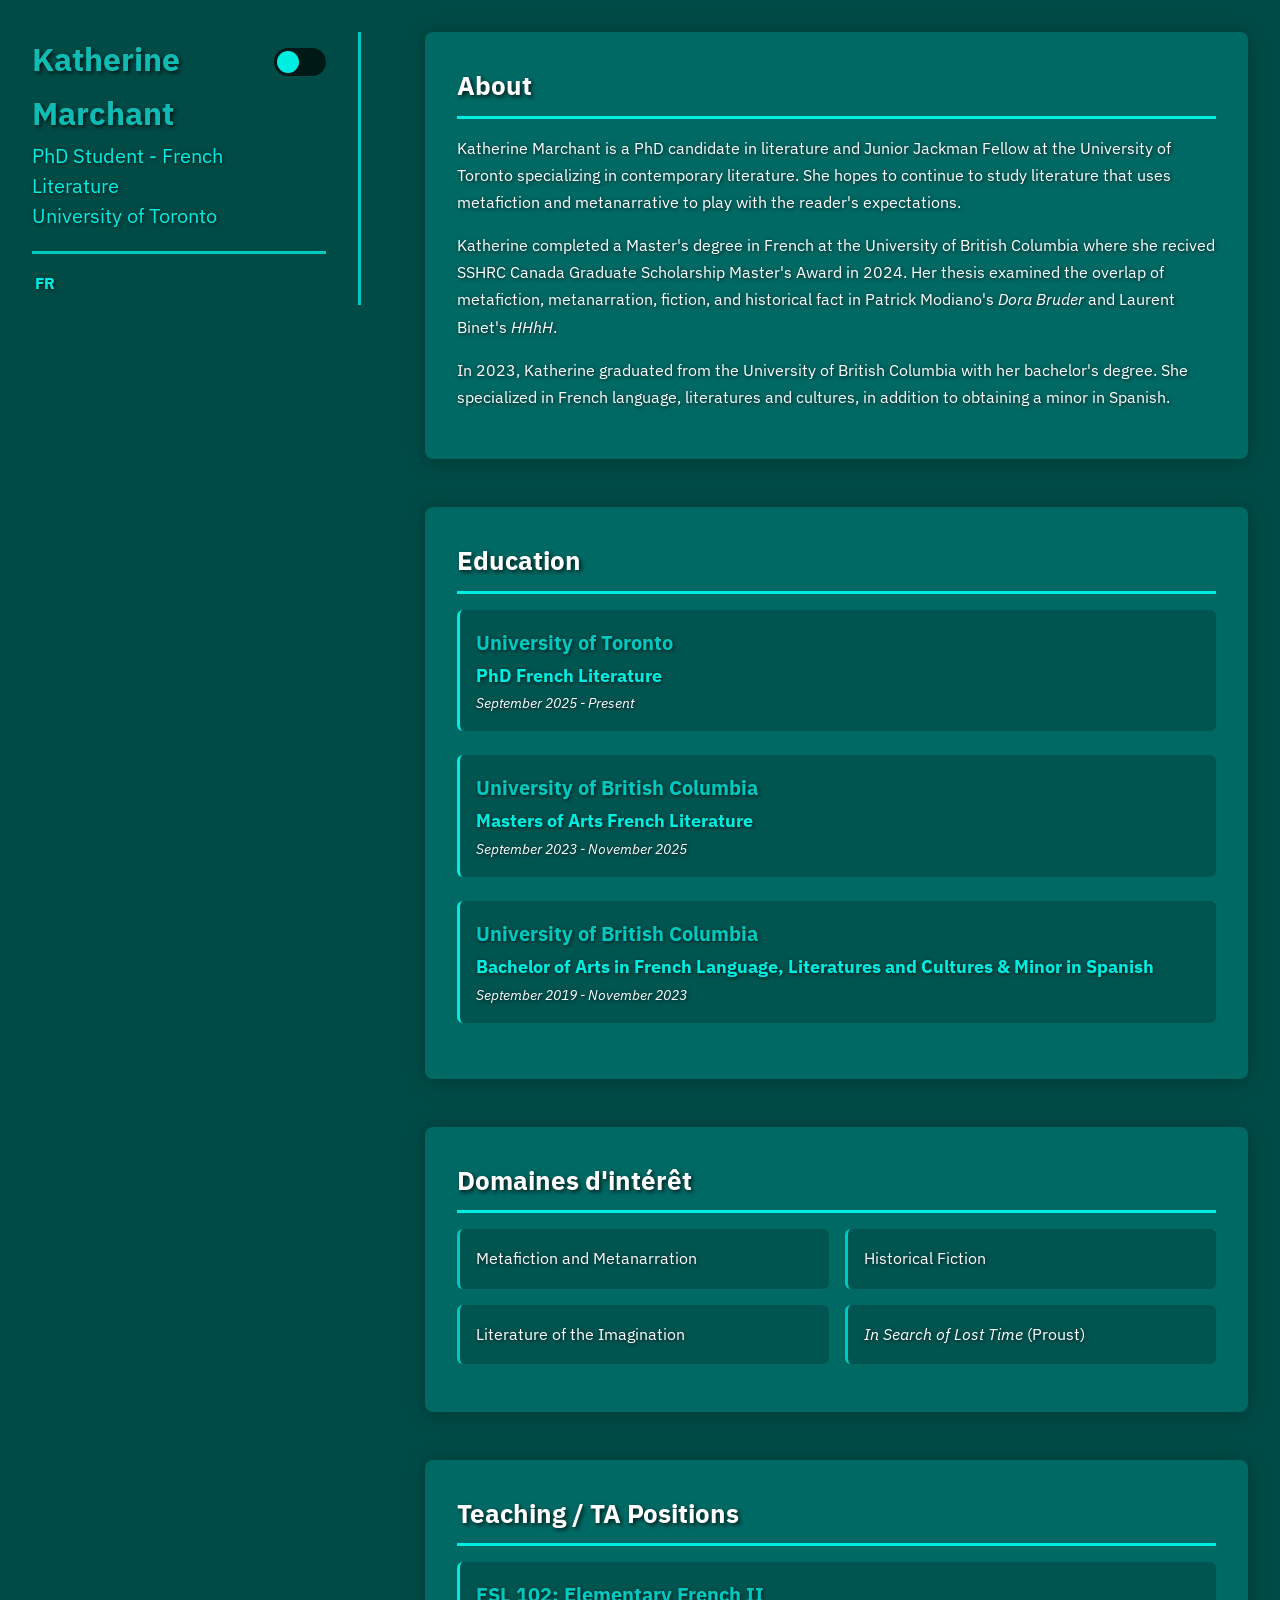
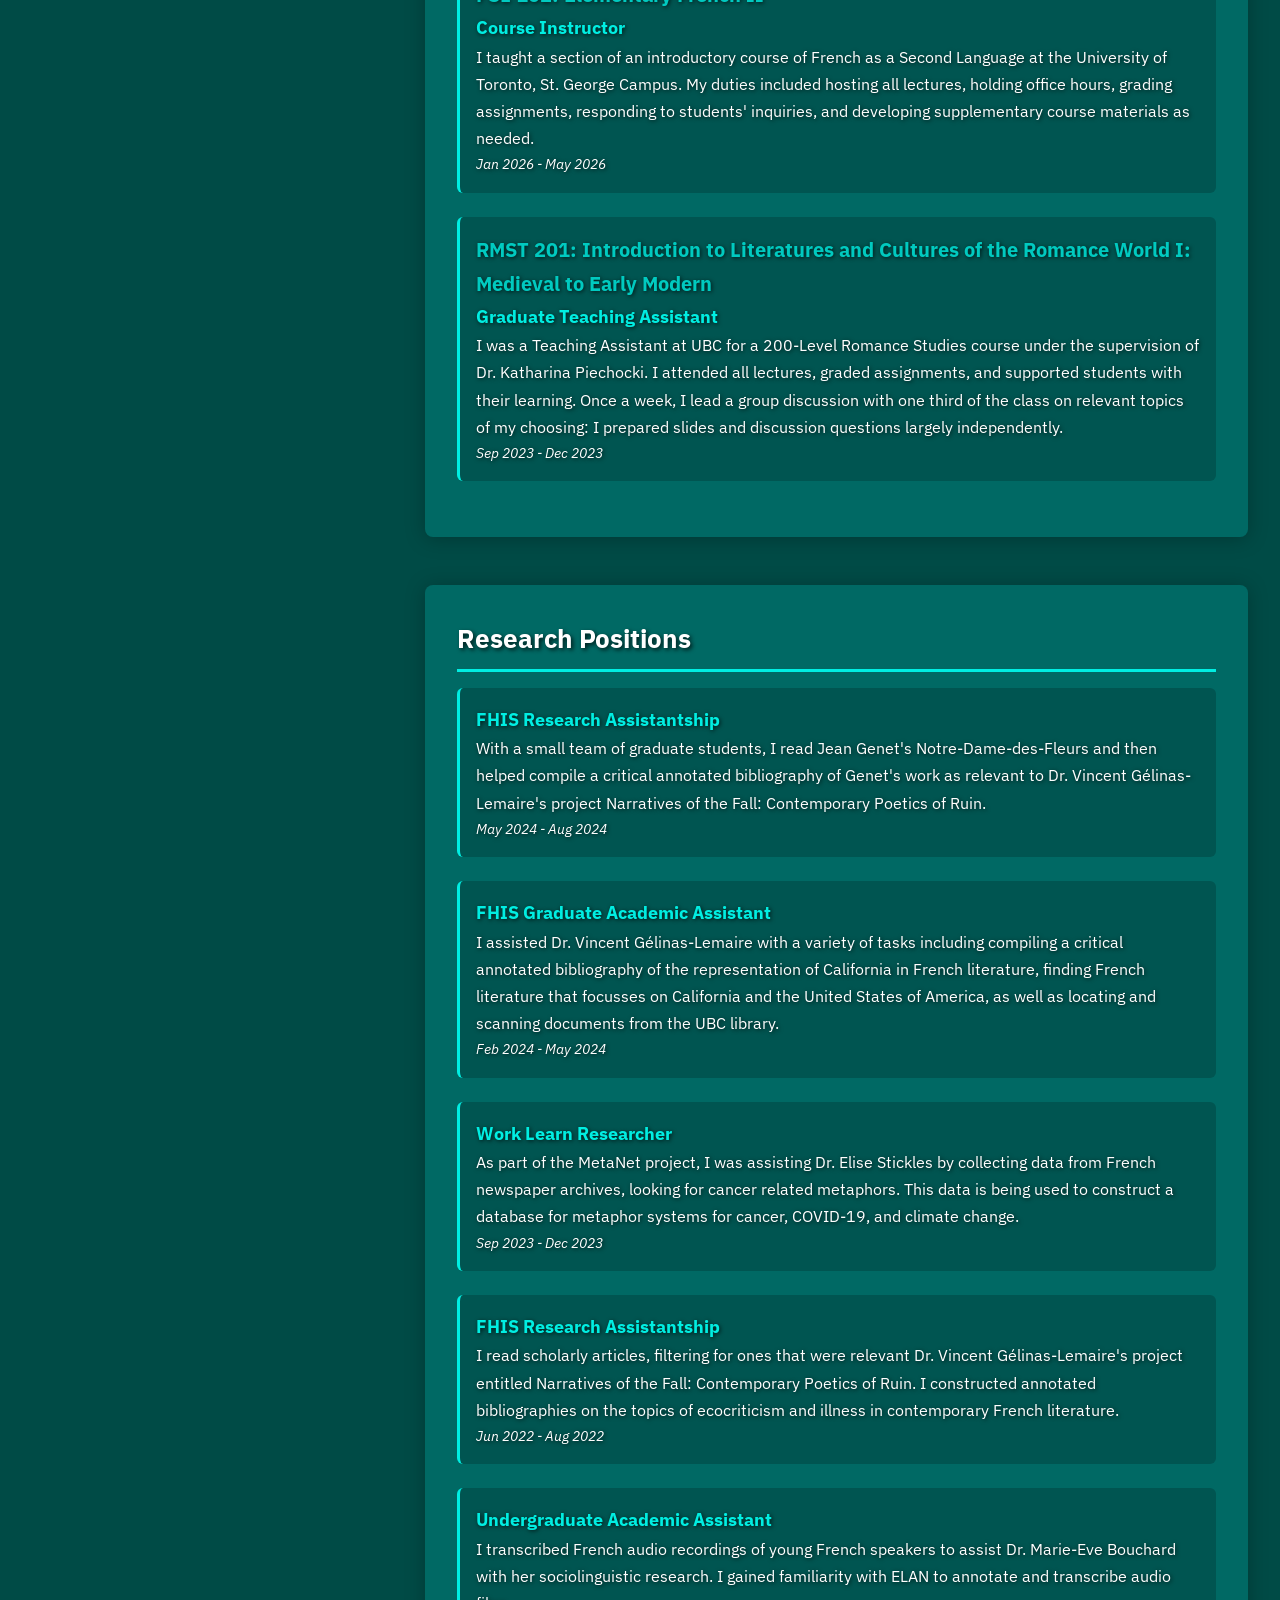
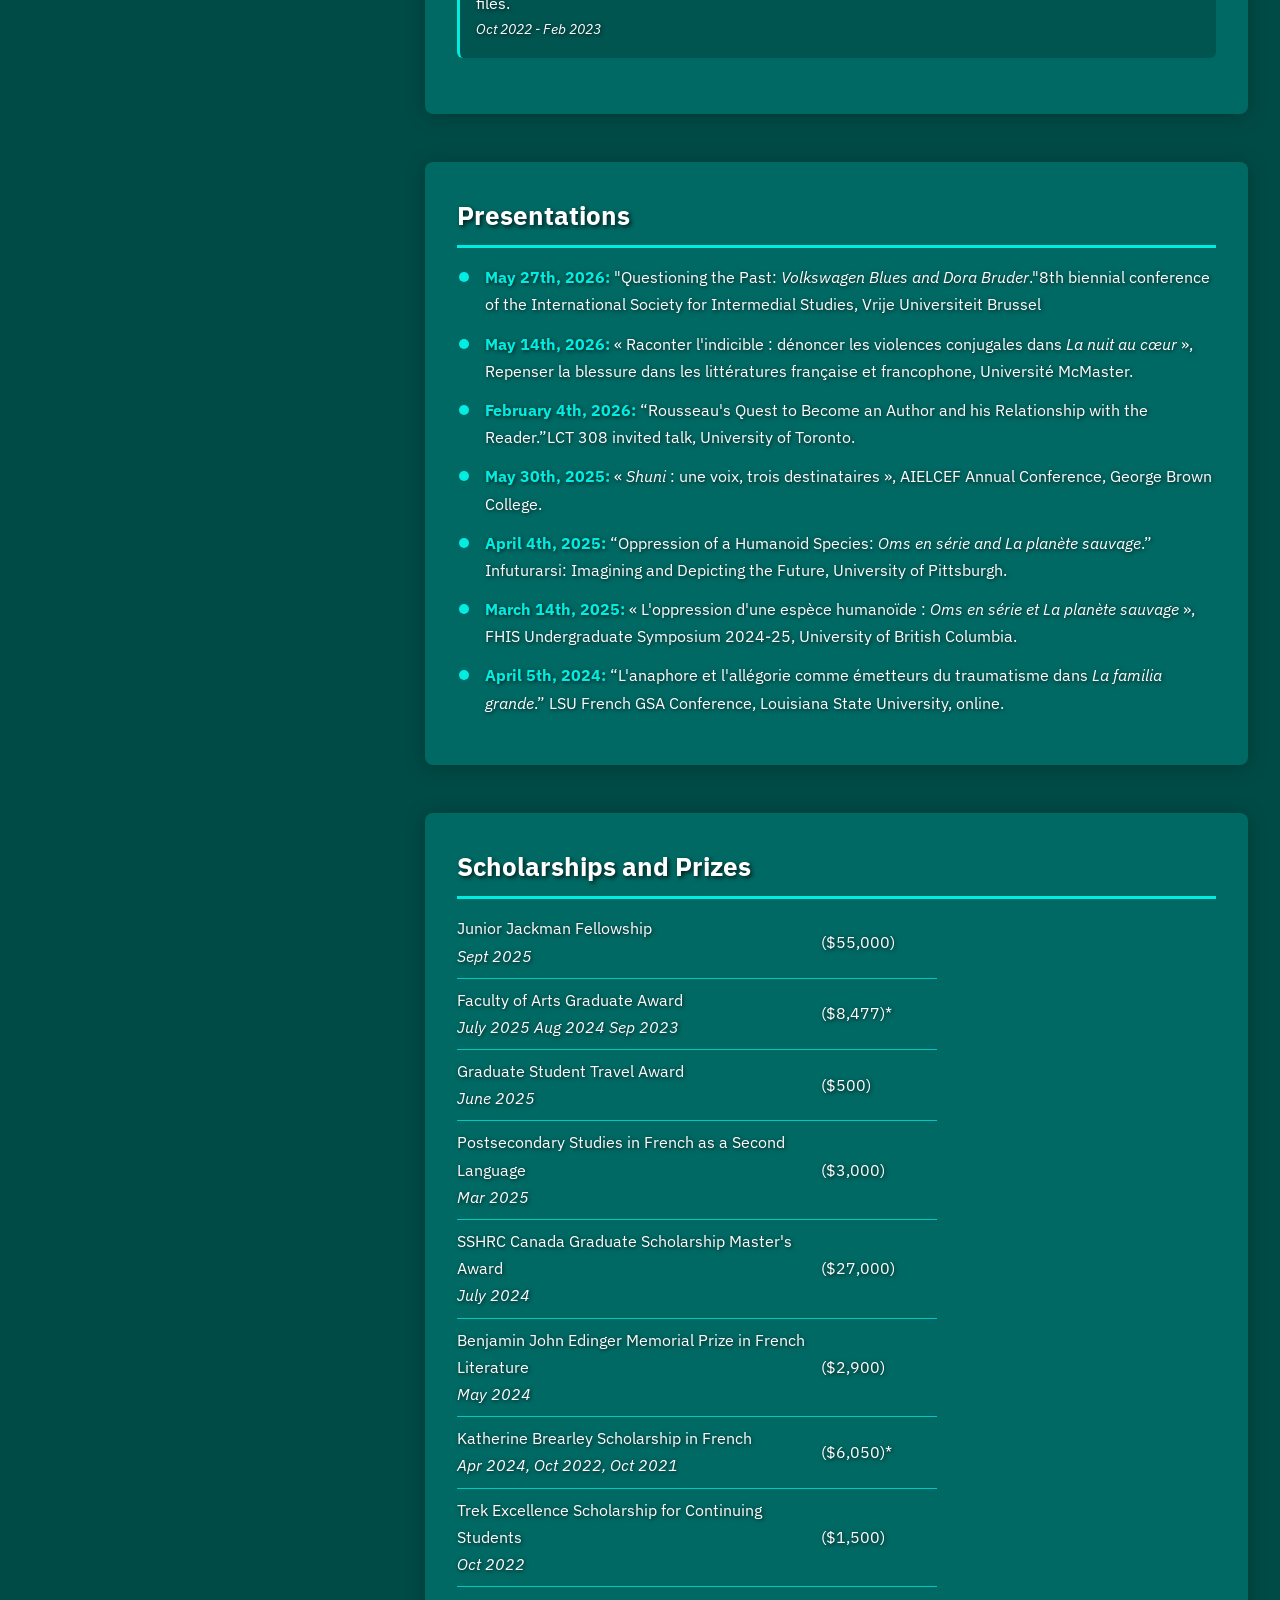
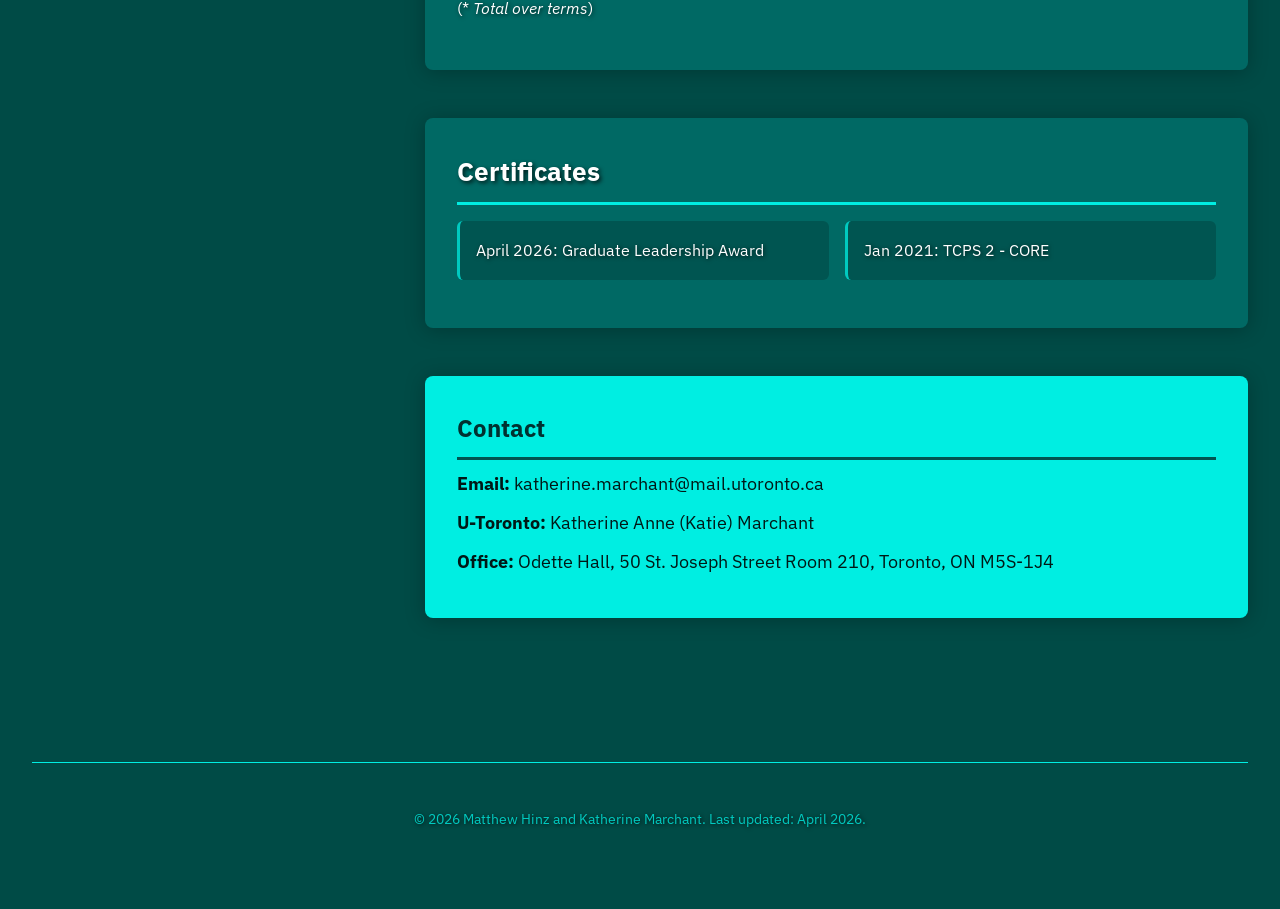
==== commit 18b0ddc7: "u-toronto profile" ====
--- a/en/index.html
+++ b/en/index.html
@@ -284,6 +284,12 @@
 					</a>
 				</p>
 				<p>
+					<strong>U-Toronto: </strong>
+					<a href="https://www.french.utoronto.ca/people/directories/graduate-students/katherine-anne-katie-marchant">
+						Katherine Anne (Katie) Marchant
+					</a>
+				</p>
+				<p>
 					<strong>Office: </strong>
 					<a href="https://www.google.ca/maps/place/Odette+Hall,+50+St+Joseph+St,+Toronto,+ON+M5S+1J4">
 						Odette Hall, 50 St. Joseph Street Room 210, Toronto, ON M5S-1J4
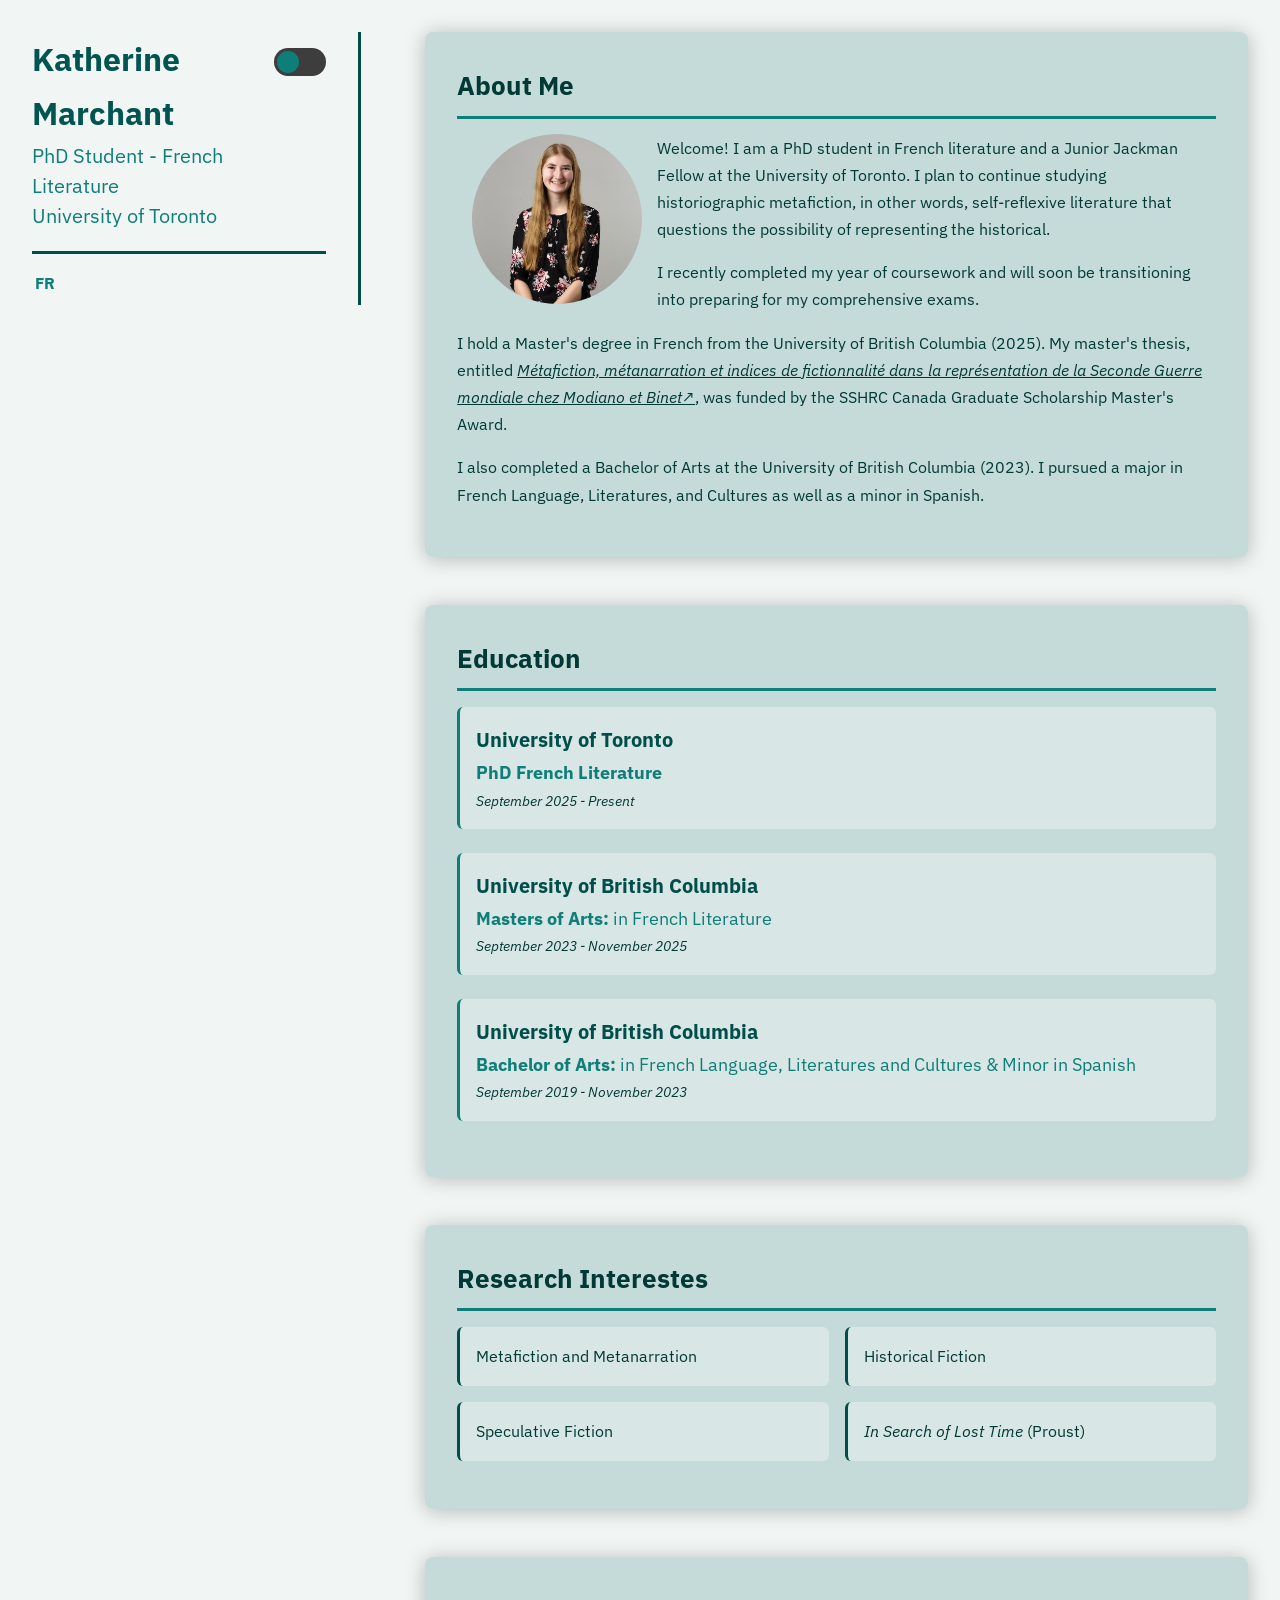
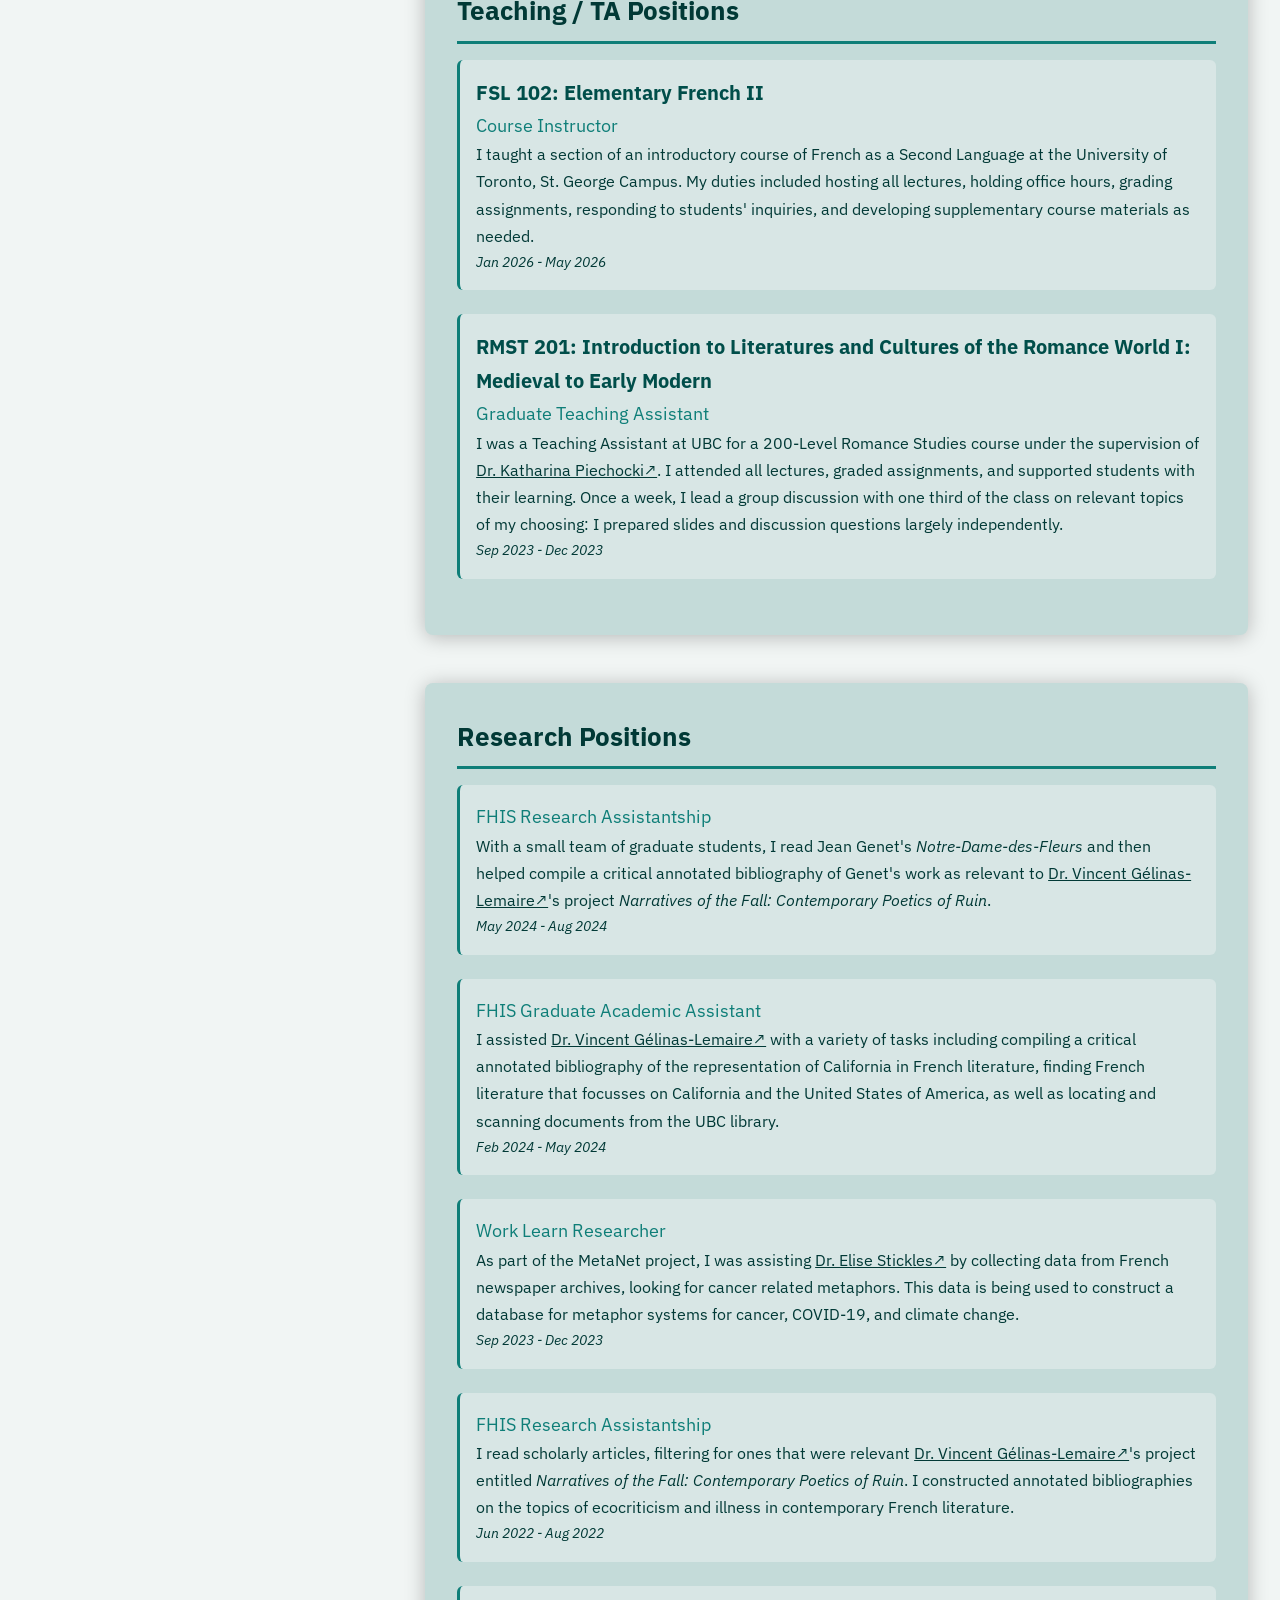
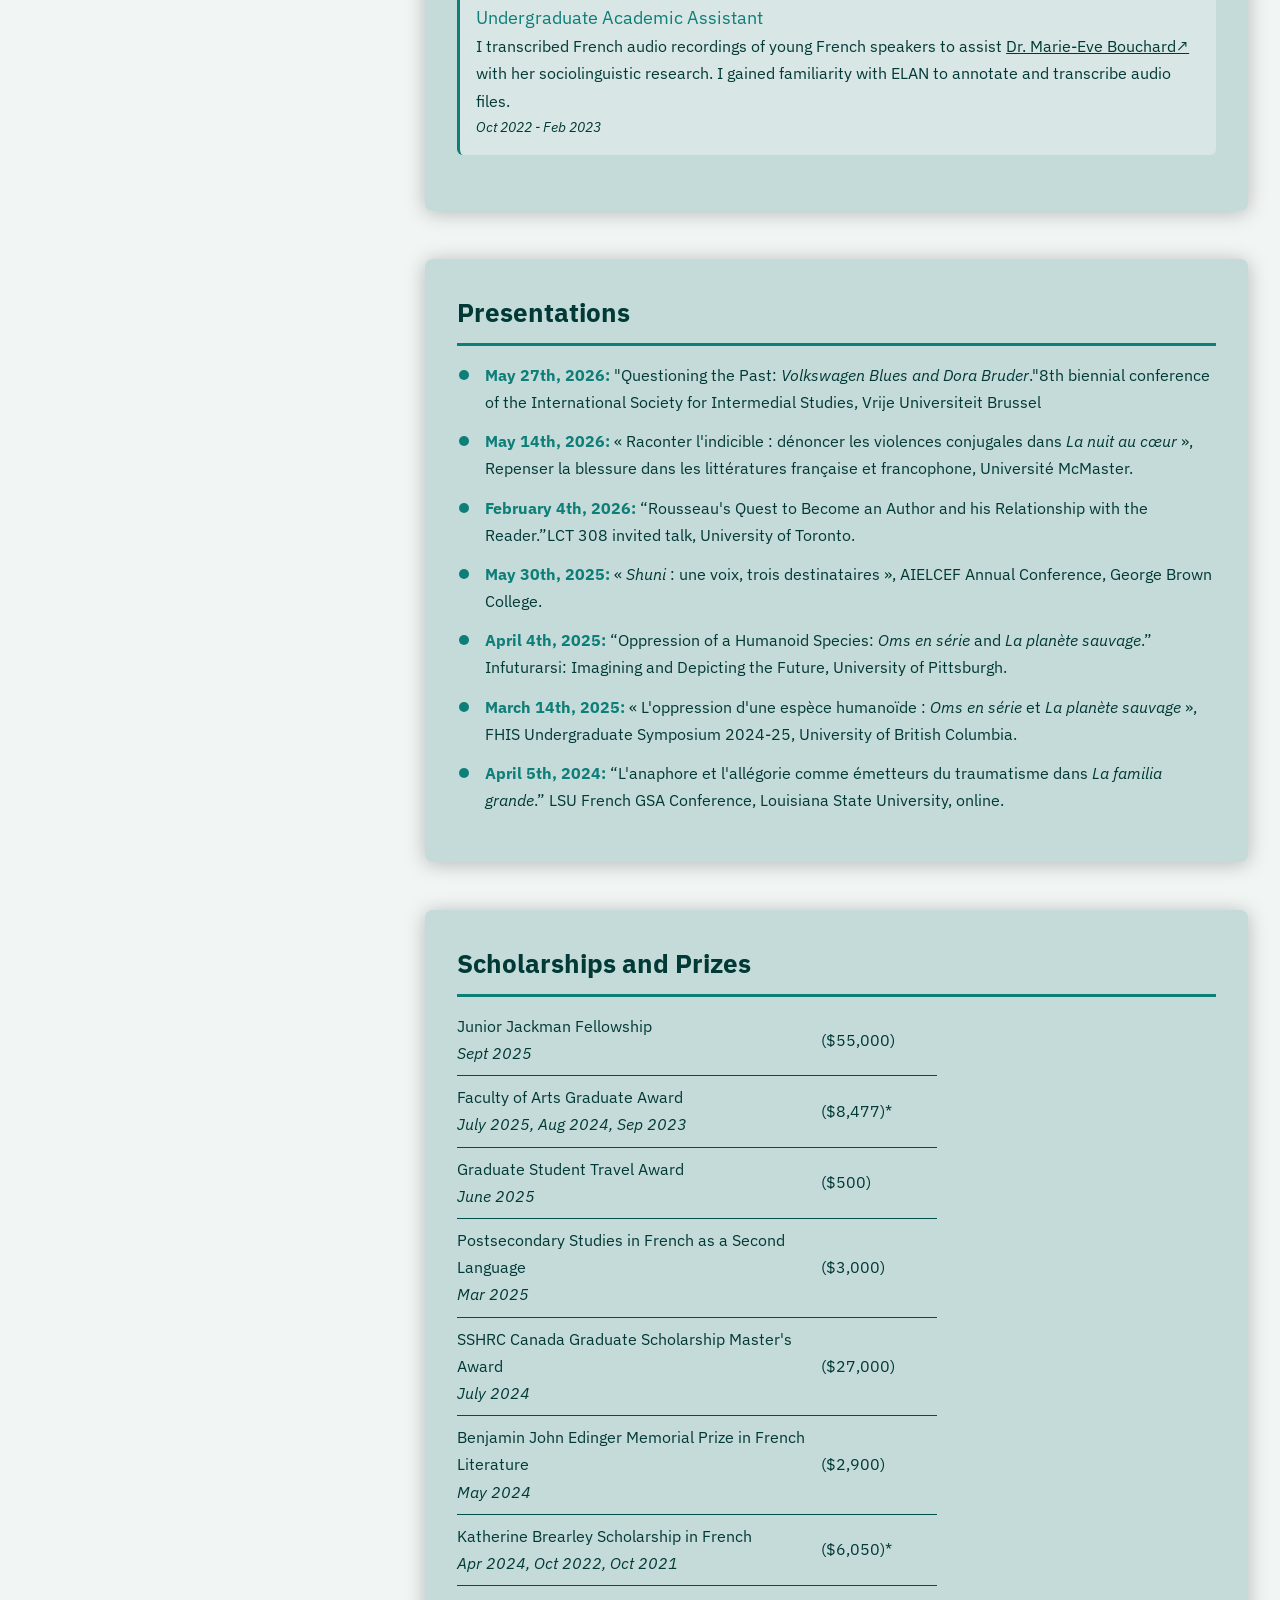
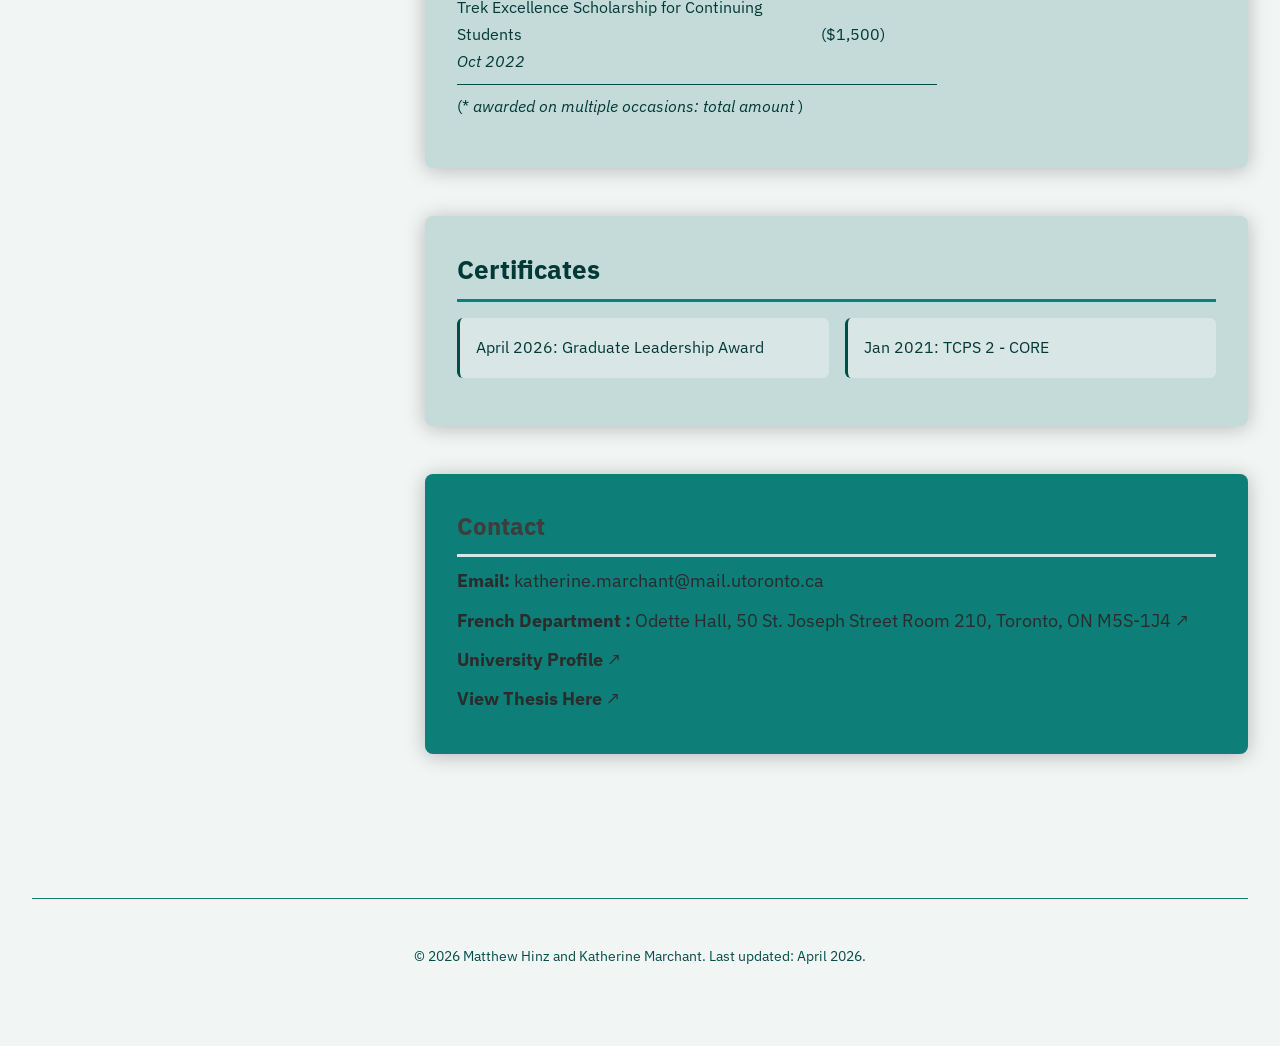
==== commit ed3a9b8b: "content and picture changes" ====
--- a/en/index.html
+++ b/en/index.html
@@ -35,10 +35,14 @@
 
 		<main class="main-content">
 			<section id="text-section">
-				<h3>About</h3>
-				<p>Katherine Marchant is a PhD candidate in literature and Junior Jackman Fellow at the University of Toronto specializing in contemporary literature. She hopes to continue to study literature that uses metafiction and metanarrative to play with the reader's expectations.</p>
-				<p>Katherine completed a Master's degree in French at the University of British Columbia where she recived SSHRC Canada Graduate Scholarship Master's Award in 2024. Her thesis examined the overlap of metafiction, metanarration, fiction, and historical fact in Patrick Modiano's <i>Dora Bruder</i> and Laurent Binet's <i>HHhH</i>.</p>
-				<p>In 2023, Katherine graduated from the University of British Columbia with her bachelor's degree. She specialized in French language, literatures and cultures, in addition to obtaining a minor in Spanish.</p>
+				<h3>About Me</h3>
+				<div class="circle-container">
+					<img src="../KM.JPG" class="circle-img">
+				</div>
+				<p>Welcome! I am a PhD student in French literature and a Junior Jackman Fellow at the University of Toronto. I plan to continue studying historiographic metafiction, in other words, self-reflexive literature that questions the possibility of representing the historical.</p>
+				<p>I recently completed my year of coursework and will soon be transitioning into preparing for my comprehensive exams.</p>
+				<p>I hold a Master's degree in French from the University of British Columbia (2025). My master's thesis, entitled <a href="https://dx.doi.org/10.14288/1.0449390" target="_blank"><i>Métafiction, métanarration et indices de fictionnalité dans la représentation de la Seconde Guerre mondiale chez Modiano et Binet↗</i></a>, was funded by the SSHRC Canada Graduate Scholarship Master's Award.</p>
+				<p>I also completed a Bachelor of Arts at the University of British Columbia (2023). I pursued a major in French Language, Literatures, and Cultures as well as a minor in Spanish.</p>
 			</section>
 
 
@@ -57,7 +61,8 @@
 				<div class="sub-box-section">
 					<div class="title">University of British Columbia</div>
 					<div class="sub-title">
-						<strong>Masters of Arts French Literature</strong>
+						<strong>Masters of Arts: </strong>
+						in French Literature
 					</div>
 					<div class="venue">September 2023 - November 2025</div>
 				</div>
@@ -65,7 +70,7 @@
 				<div class="sub-box-section">
 					<div class="title">University of British Columbia</div>
 					<div class="sub-title">
-						<strong>Bachelor of Arts</strong> 
+						<strong>Bachelor of Arts: </strong>
 						in French Language, Literatures and Cultures & Minor in Spanish 
 					</div>
 					<div class="venue">September 2019 - November 2023</div>
@@ -75,11 +80,11 @@
 
 
 			<section id="small-box-section">
-				<h3>Domaines d'intérêt</h3>
+				<h3>Research Interestes</h3>
 				<ul>
 					<li>Metafiction and Metanarration</li>
 					<li>Historical Fiction</li>
-					<li>Literature of the Imagination</li>
+					<li>Speculative Fiction</li>
 					<li><i>In Search of Lost Time</i> (Proust)</li>
 				</ul>
 			</section>
@@ -99,7 +104,7 @@
 				<div class="sub-box-section">
 					<div class="title">RMST 201: Introduction to Literatures and Cultures of the Romance World I: Medieval to Early Modern</div>
 					<div class="sub-title">Graduate Teaching Assistant</div>
-					<div class="description">I was a Teaching Assistant at UBC for a 200-Level Romance Studies course under the supervision of Dr. Katharina Piechocki. I attended all lectures, graded assignments, and supported students with their learning. Once a week, I lead a group discussion with one third of the class on relevant topics of my choosing: I prepared slides and discussion questions largely independently.</div>
+					<div class="description">I was a Teaching Assistant at UBC for a 200-Level Romance Studies course under the supervision of <a href="https://discord.com/channels/@me/805665322090496040/1505049676339220601" target="_blank">Dr. Katharina Piechocki↗</a>. I attended all lectures, graded assignments, and supported students with their learning. Once a week, I lead a group discussion with one third of the class on relevant topics of my choosing: I prepared slides and discussion questions largely independently.</div>
 					<div class="venue">Sep 2023 - Dec 2023</div>
 				</div>
 			</section>
@@ -111,31 +116,31 @@
 				
 				<div class="sub-box-section">
 					<div class="sub-title">FHIS Research Assistantship</div>
-					<div class="description">With a small team of graduate students, I read Jean Genet's Notre-Dame-des-Fleurs and then helped compile a critical annotated bibliography of Genet's work as relevant to Dr. Vincent Gélinas-Lemaire's project Narratives of the Fall: Contemporary Poetics of Ruin.</div>
+					<div class="description">With a small team of graduate students, I read Jean Genet's <i>Notre-Dame-des-Fleurs</i> and then helped compile a critical annotated bibliography of Genet's work as relevant to <a href="https://fhis.ubc.ca/profile/vincent-gelinas-lemaire/" target="_blank">Dr. Vincent Gélinas-Lemaire↗</a>'s project <i>Narratives of the Fall: Contemporary Poetics of Ruin</i>.</div>
 					<div class="venue">May 2024 - Aug 2024</div>
 				</div>
 				
 				<div class="sub-box-section">
 					<div class="sub-title">FHIS Graduate Academic Assistant </div>
-					<div class="description">I assisted Dr. Vincent Gélinas-Lemaire with a variety of tasks including compiling a critical annotated bibliography of the representation of California in French literature, finding French literature that focusses on California and the United States of America, as well as locating and scanning documents from the UBC library.</div>
+					<div class="description">I assisted <a href="https://fhis.ubc.ca/profile/vincent-gelinas-lemaire/" target="_blank">Dr. Vincent Gélinas-Lemaire↗</a> with a variety of tasks including compiling a critical annotated bibliography of the representation of California in French literature, finding French literature that focusses on California and the United States of America, as well as locating and scanning documents from the UBC library.</div>
 					<div class="venue">Feb 2024 - May 2024 </div>
 				</div>
 				
 				<div class="sub-box-section">
 					<div class="sub-title">Work Learn Researcher</div>
-					<div class="description">As part of the MetaNet project, I was assisting Dr. Elise Stickles by collecting data from French newspaper archives, looking for cancer related metaphors. This data is being used to construct a database for metaphor systems for cancer, COVID-19, and climate change.</div>
+					<div class="description">As part of the MetaNet project, I was assisting <a href="https://discord.com/channels/@me/805665322090496040/1505049819045957702" target="_blank">Dr. Elise Stickles↗</a> by collecting data from French newspaper archives, looking for cancer related metaphors. This data is being used to construct a database for metaphor systems for cancer, COVID-19, and climate change.</div>
 					<div class="venue">Sep 2023 - Dec 2023</div>
 				</div>
 				
 				<div class="sub-box-section">
 					<div class="sub-title">FHIS Research Assistantship</div>
-					<div class="description">I read scholarly articles, filtering for ones that were relevant Dr. Vincent Gélinas-Lemaire's project entitled Narratives of the Fall: Contemporary Poetics of Ruin. I constructed annotated bibliographies on the topics of ecocriticism and illness in contemporary French literature.</div>
+					<div class="description">I read scholarly articles, filtering for ones that were relevant <a href="https://fhis.ubc.ca/profile/vincent-gelinas-lemaire/" target="_blank">Dr. Vincent Gélinas-Lemaire↗</a>'s project entitled <i>Narratives of the Fall: Contemporary Poetics of Ruin</i>. I constructed annotated bibliographies on the topics of ecocriticism and illness in contemporary French literature.</div>
 					<div class="venue">Jun 2022 - Aug 2022</div>
 				</div>
 				
 				<div class="sub-box-section">
 					<div class="sub-title">Undergraduate Academic Assistant </div>
-					<div class="description">I transcribed French audio recordings of young French speakers to assist Dr. Marie-Eve Bouchard with her sociolinguistic research. I gained familiarity with ELAN to annotate and transcribe audio files. </div>
+					<div class="description">I transcribed French audio recordings of young French speakers to assist <a href="https://fhis.ubc.ca/profile/marie-eve-bouchard/" target="_blank">Dr. Marie-Eve Bouchard↗</a>  with her sociolinguistic research. I gained familiarity with ELAN to annotate and transcribe audio files. </div>
 					<div class="venue">Oct 2022 - Feb 2023 </div>
 				</div>
 			</section>
@@ -168,13 +173,13 @@
 
 					<li>
 						<strong>April 4th, 2025: </strong>
-						“Oppression of a Humanoid Species: <i>Oms en série and La planète sauvage</i>.”
+						“Oppression of a Humanoid Species: <i>Oms en série</i> and <i>La planète sauvage</i>.”
 						Infuturarsi: Imagining and Depicting the Future, University of Pittsburgh. 
 					</li>
 
 					<li>
 						<strong>March 14th, 2025: </strong>
-						« L'oppression d'une espèce humanoïde : <i>Oms en série et La planète sauvage</i> », FHIS Undergraduate Symposium 2024-25, University of British Columbia.
+						« L'oppression d'une espèce humanoïde : <i>Oms en série</i> et <i>La planète sauvage</i> », FHIS Undergraduate Symposium 2024-25, University of British Columbia.
 					</li>
 
 					<li>
@@ -202,9 +207,7 @@
 						<span>
 							Faculty of Arts Graduate Award
 							<br>
-							<i>July 2025</i>
-							<i>Aug 2024</i>
-							<i>Sep 2023</i>
+							<i>July 2025, Aug 2024, Sep 2023</i>
 						</span>
 						($8,477)*
 					</li>
@@ -257,7 +260,7 @@
 						($1,500)
 					</li>
 					<li1>
-						(* <i>Total over terms</i>)
+						(* <i>awarded on multiple occasions: total amount </i>)
 					</li1>
 				</ul>
 			</section>
@@ -284,16 +287,25 @@
 					</a>
 				</p>
 				<p>
-					<strong>U-Toronto: </strong>
-					<a href="https://www.french.utoronto.ca/people/directories/graduate-students/katherine-anne-katie-marchant">
-						Katherine Anne (Katie) Marchant
-					</a>
+					<strong>French Department : </strong>
+					<a href="https://www.google.ca/maps/place/Odette+Hall,+50+St+Joseph+St,+Toronto,+ON+M5S+1J4" target="_blank">
+						Odette Hall, 50 St. Joseph Street Room 210, Toronto, ON M5S-1J4
+					</a> ↗
 				</p>
 				<p>
-					<strong>Office: </strong>
-					<a href="https://www.google.ca/maps/place/Odette+Hall,+50+St+Joseph+St,+Toronto,+ON+M5S+1J4">
-						Odette Hall, 50 St. Joseph Street Room 210, Toronto, ON M5S-1J4
-					</a> 
+					<strong>
+						<a href="https://www.french.utoronto.ca/people/directories/graduate-students/katherine-anne-katie-marchant" target="_blank">
+							University Profile
+						</a>
+					</strong> ↗
+				</p>
+				<p>
+					<strong>
+						<a href="https://dx.doi.org/10.14288/1.0449390" target="_blank">
+							View Thesis Here
+						</a>
+					</strong> ↗
+				</p>
 				</p>
 			</section>
 
